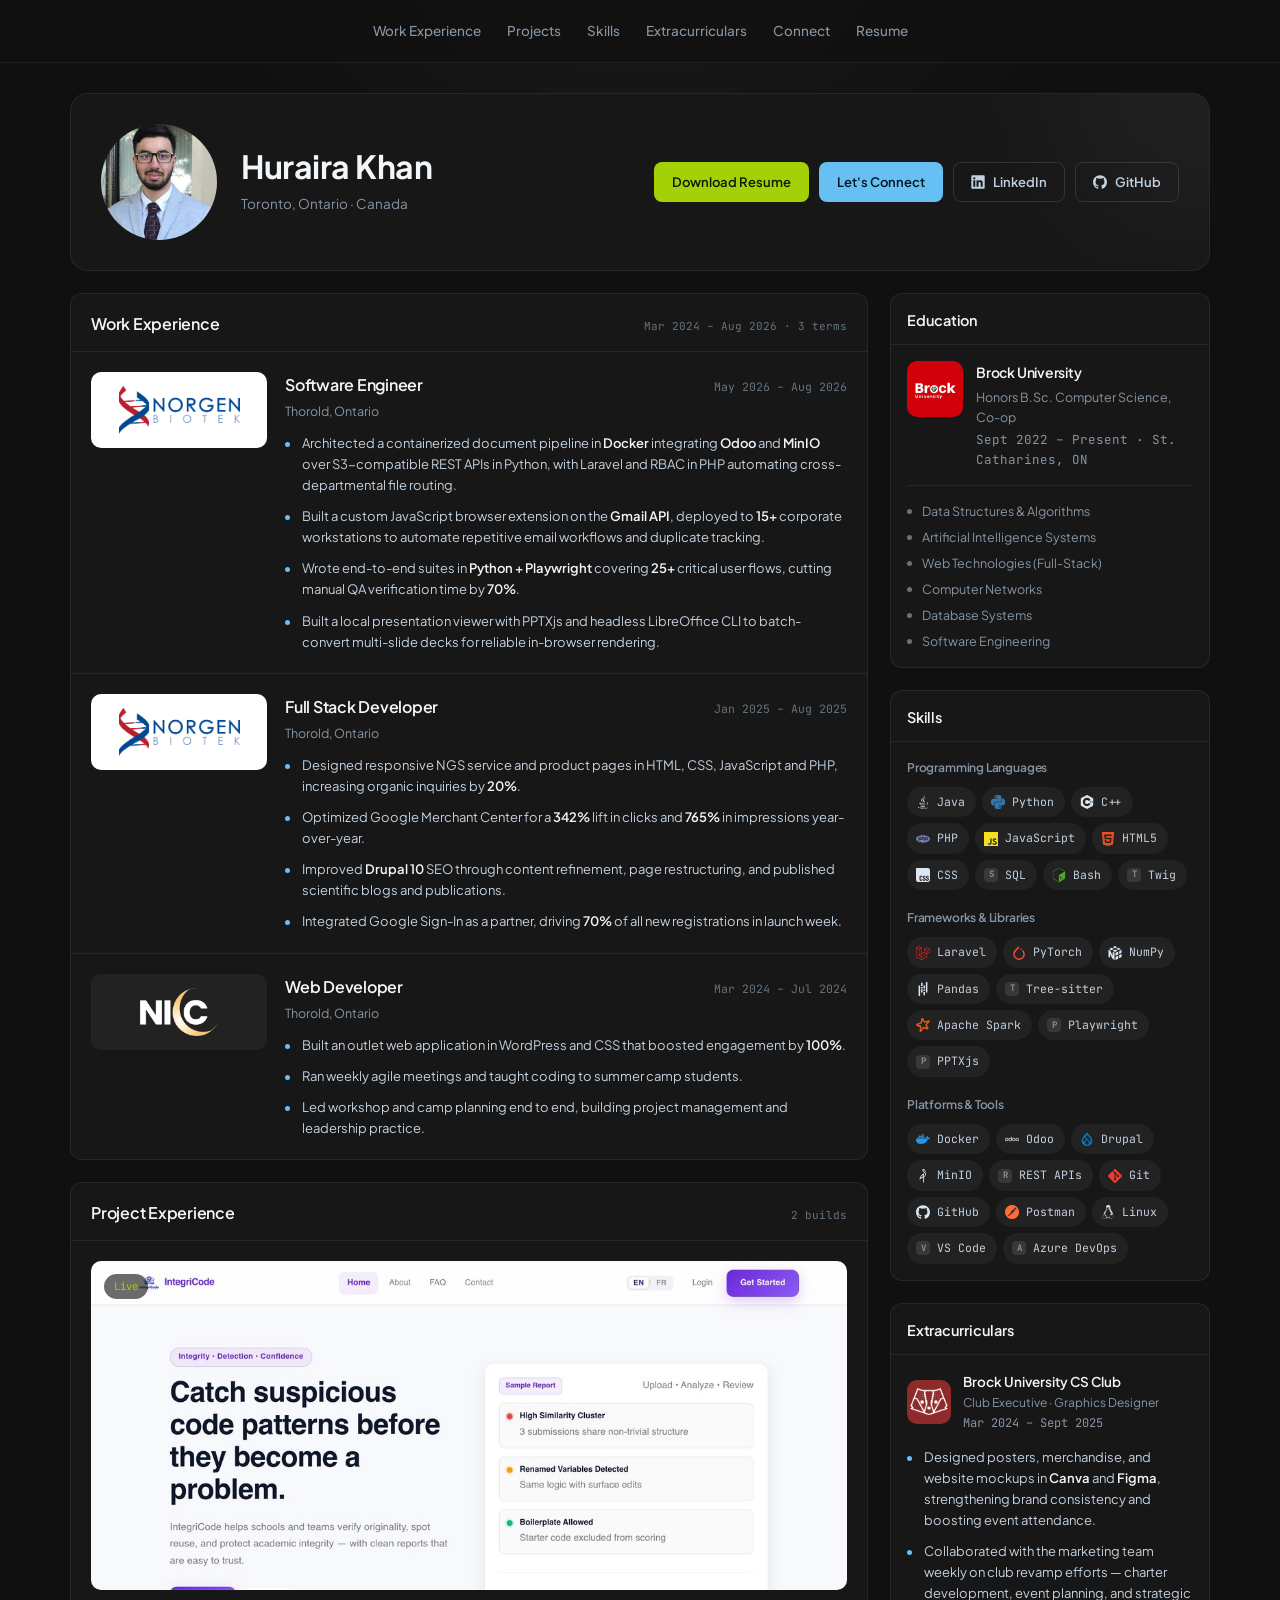
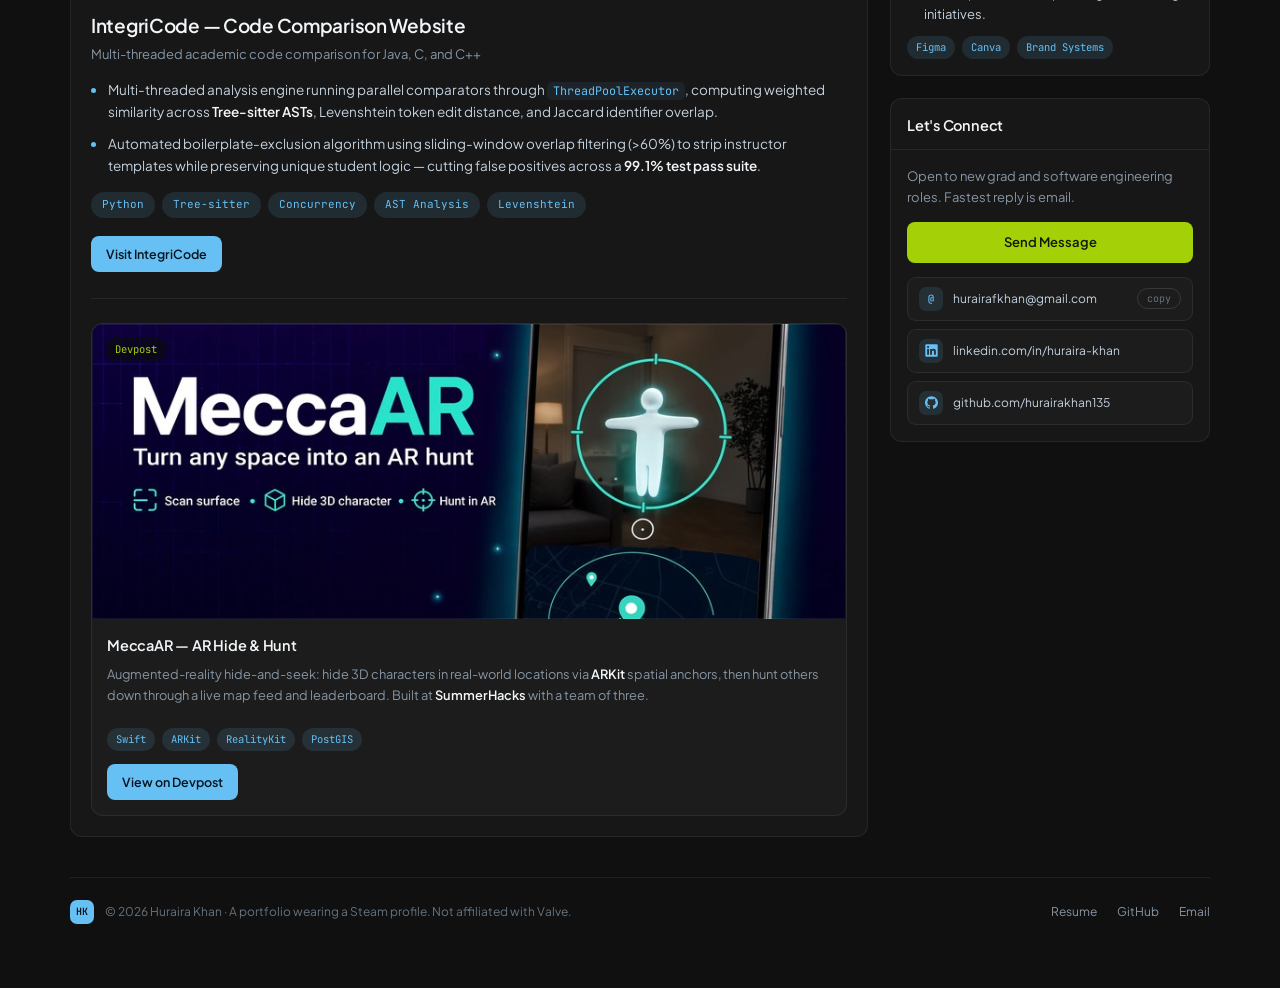
==== portfolio site/index.html @ 8dcd4daa "personal portfolio site" ====
<!DOCTYPE html>
<html lang="en">
<head>
<meta charset="UTF-8">
<meta name="viewport" content="width=device-width, initial-scale=1.0">
<title>Huraira Khan :: Profile</title>
<meta name="description" content="Huraira Khan — Software Engineer & Honors B.Sc. Computer Science Co-op at Brock University.">
<link rel="preconnect" href="https://fonts.googleapis.com">
<link rel="preconnect" href="https://fonts.gstatic.com" crossorigin>
<link href="https://fonts.googleapis.com/css2?family=Plus+Jakarta+Sans:wght@400;500;600;700&family=JetBrains+Mono:wght@400;500;600&display=swap" rel="stylesheet">
<link rel="stylesheet" href="styles.css">
<link rel="icon" href="assets/favicon.svg" type="image/svg+xml">
<script>document.documentElement.className += ' js';</script>
</head>
<body>

<div class="bg-layer" aria-hidden="true"><div class="bg-glow"></div></div>

<!-- ============ TOP NAV ============ -->
<header class="topbar">
  <div class="topbar-inner">
    <nav class="topnav" aria-label="Primary">
      <a href="#experience">Work Experience</a>
      <a href="#projects">Projects</a>
      <a href="#skills">Skills</a>
      <a href="#extracurriculars">Extracurriculars</a>
      <a href="#connect">Connect</a>
      <a href="Resume_Huraira-13.pdf" target="_blank" rel="noopener">Resume</a>
    </nav>
  </div>
</header>

<main id="top" class="shell">

  <!-- ============ PROFILE HEADER ============ -->
  <section class="profile-header">
    <div class="ph-left">
      <div class="avatar-wrap">
        <img class="avatar" src="assets/hurairakhanpic.jpg" alt="Huraira Khan" width="116" height="116">
      </div>

      <div class="ph-identity">
        <h1 class="persona">Huraira Khan</h1>
        <p class="real-name">Toronto, Ontario &middot; Canada</p>
      </div>
    </div>

    <div class="ph-right">
      <div class="ph-actions">
        <a class="btn btn-green" href="Resume_Huraira-13.pdf" target="_blank" rel="noopener">Download Resume</a>
        <a class="btn btn-blue" href="#connect">Let's Connect</a>
        <a class="btn btn-ghost" href="https://linkedin.com/in/huraira-khan" target="_blank" rel="noopener">
          <svg viewBox="0 0 128 128" aria-hidden="true"><path d="M116 3H12a8.91 8.91 0 00-9 8.8v104.42a8.91 8.91 0 009 8.78h104a8.93 8.93 0 009-8.81V11.77A8.93 8.93 0 00116 3zM39.17 107H21.06V48.73h18.11zm-9-66.21a10.5 10.5 0 1110.49-10.5 10.5 10.5 0 01-10.54 10.48zM107 107H88.89V78.65c0-6.75-.12-15.44-9.41-15.44s-10.87 7.36-10.87 15V107H50.53V48.73h17.36v8h.24c2.42-4.58 8.32-9.41 17.13-9.41C103.6 47.28 107 59.35 107 75z"/></svg>
          LinkedIn
        </a>
        <a class="btn btn-ghost" href="https://github.com/hurairakhan135" target="_blank" rel="noopener">
          <svg viewBox="0 0 24 24" aria-hidden="true"><path d="M12 .297c-6.63 0-12 5.373-12 12 0 5.303 3.438 9.8 8.205 11.385.6.113.82-.258.82-.577 0-.285-.01-1.04-.015-2.04-3.338.724-4.042-1.61-4.042-1.61C4.422 18.07 3.633 17.7 3.633 17.7c-1.087-.744.084-.729.084-.729 1.205.084 1.838 1.236 1.838 1.236 1.07 1.835 2.809 1.305 3.495.998.108-.776.417-1.305.76-1.605-2.665-.3-5.466-1.332-5.466-5.93 0-1.31.465-2.38 1.235-3.22-.135-.303-.54-1.523.105-3.176 0 0 1.005-.322 3.3 1.23.96-.267 1.98-.399 3-.405 1.02.006 2.04.138 3 .405 2.28-1.552 3.285-1.23 3.285-1.23.645 1.653.24 2.873.12 3.176.765.84 1.23 1.91 1.23 3.22 0 4.61-2.805 5.625-5.475 5.92.42.36.81 1.096.81 2.22 0 1.606-.015 2.896-.015 3.286 0 .315.21.69.825.57C20.565 22.092 24 17.592 24 12.297c0-6.627-5.373-12-12-12"/></svg>
          GitHub
        </a>
      </div>
    </div>
  </section>

  <div class="layout">

    <!-- ============ MAIN COLUMN ============ -->
    <div class="col-main">

      <!-- Work Experience -->
      <section id="experience" class="panel">
        <div class="panel-head">
          <h2>Work Experience</h2>
          <span class="panel-meta">Mar 2024 &ndash; Aug 2026 &middot; 3 terms</span>
        </div>
        <div class="panel-body no-pad">

          <article class="game-row">
            <div class="capsule capsule-logo logo-light" role="img" aria-label="Norgen Biotek logo">
              <img src="assets/norgen-logo.png" alt="Norgen Biotek" width="140" height="56" loading="lazy">
            </div>
            <div class="game-info">
              <div class="game-top">
                <h3>Software Engineer</h3>
                <span class="hours">May 2026 &ndash; Aug 2026</span>
              </div>
              <p class="game-meta">Thorold, Ontario</p>
              <ul class="bullets tight">
                <li>Architected a containerized document pipeline in <b>Docker</b> integrating <b>Odoo</b> and
                    <b>MinIO</b> over S3-compatible REST APIs in Python, with Laravel and RBAC in PHP automating
                    cross-departmental file routing.</li>
                <li>Built a custom JavaScript browser extension on the <b>Gmail API</b>, deployed to
                    <b>15+</b> corporate workstations to automate repetitive email workflows and duplicate tracking.</li>
                <li>Wrote end-to-end suites in <b>Python + Playwright</b> covering <b>25+</b> critical user flows,
                    cutting manual QA verification time by <b>70%</b>.</li>
                <li>Built a local presentation viewer with PPTXjs and headless LibreOffice CLI to batch-convert
                    multi-slide decks for reliable in-browser rendering.</li>
              </ul>
            </div>
          </article>

          <article class="game-row">
            <div class="capsule capsule-logo logo-light" role="img" aria-label="Norgen Biotek logo">
              <img src="assets/norgen-logo.png" alt="Norgen Biotek" width="140" height="56" loading="lazy">
            </div>
            <div class="game-info">
              <div class="game-top">
                <h3>Full Stack Developer</h3>
                <span class="hours">Jan 2025 &ndash; Aug 2025</span>
              </div>
              <p class="game-meta">Thorold, Ontario</p>
              <ul class="bullets tight">
                <li>Designed responsive NGS service and product pages in HTML, CSS, JavaScript and PHP,
                    increasing organic inquiries by <b>20%</b>.</li>
                <li>Optimized Google Merchant Center for a <b>342%</b> lift in clicks and <b>765%</b> in
                    impressions year-over-year.</li>
                <li>Improved <b>Drupal 10</b> SEO through content refinement, page restructuring, and published
                    scientific blogs and publications.</li>
                <li>Integrated Google Sign-In as a partner, driving <b>70%</b> of all new registrations in
                    launch week.</li>
              </ul>
            </div>
          </article>

          <article class="game-row">
            <div class="capsule capsule-logo" role="img" aria-label="Niagara Islamic Community Center logo">
              <img src="assets/nicc-logo.png" alt="Niagara Islamic Community Center" width="120" height="74" loading="lazy">
            </div>
            <div class="game-info">
              <div class="game-top">
                <h3>Web Developer</h3>
                <span class="hours">Mar 2024 &ndash; Jul 2024</span>
              </div>
              <p class="game-meta">Thorold, Ontario</p>
              <ul class="bullets tight">
                <li>Built an outlet web application in WordPress and CSS that boosted engagement by <b>100%</b>.</li>
                <li>Ran weekly agile meetings and taught coding to summer camp students.</li>
                <li>Led workshop and camp planning end to end, building project management and leadership practice.</li>
              </ul>
            </div>
          </article>

        </div>
      </section>

      <!-- Project Experience -->
      <section id="projects" class="panel featured">
        <div class="panel-head">
          <h2>Project Experience</h2>
          <span class="panel-meta">2 builds</span>
        </div>
        <div class="panel-body">
          <article class="feature-card">
            <a class="capsule capsule-lg cap-integricode-shot" href="https://integricode.vercel.app/" target="_blank" rel="noopener" aria-label="Open IntegriCode">
              <span class="capsule-tag">Live</span>
              <span class="capsule-open"><svg viewBox="0 0 24 24" aria-hidden="true"><path d="M14 3h7v7h-2V6.41l-9.29 9.3-1.42-1.42 9.3-9.29H14V3zM5 5h6v2H5v12h12v-6h2v6a2 2 0 0 1-2 2H5a2 2 0 0 1-2-2V7a2 2 0 0 1 2-2z"/></svg></span>
            </a>

            <div class="feature-info">
              <h3>IntegriCode &mdash; Code Comparison Website</h3>
              <p class="feature-sub">Multi-threaded academic code comparison for Java, C, and C++</p>

              <ul class="bullets">
                <li>Multi-threaded analysis engine running parallel comparators through <code>ThreadPoolExecutor</code>,
                    computing weighted similarity across <b>Tree-sitter ASTs</b>, Levenshtein token edit distance,
                    and Jaccard identifier overlap.</li>
                <li>Automated boilerplate-exclusion algorithm using sliding-window overlap filtering (&gt;60%) to strip
                    instructor templates while preserving unique student logic &mdash; cutting false positives across a
                    <b>99.1% test pass suite</b>.</li>
              </ul>

              <div class="tag-row">
                <span class="tag">Python</span>
                <span class="tag">Tree-sitter</span>
                <span class="tag">Concurrency</span>
                <span class="tag">AST Analysis</span>
                <span class="tag">Levenshtein</span>
              </div>

              <div class="feature-links">
                <a class="btn btn-blue sm" href="https://integricode.vercel.app/" target="_blank" rel="noopener">Visit IntegriCode</a>
              </div>
            </div>
          </article>

          <div class="workshop-grid">

            <article class="ws-card">
              <a class="capsule cap-meccaar" href="https://devpost.com/software/duck-power-lndr9z" target="_blank" rel="noopener" aria-label="Open MeccaAR on Devpost">
                <span class="capsule-tag">Devpost</span>
                <span class="capsule-open"><svg viewBox="0 0 24 24" aria-hidden="true"><path d="M14 3h7v7h-2V6.41l-9.29 9.3-1.42-1.42 9.3-9.29H14V3zM5 5h6v2H5v12h12v-6h2v6a2 2 0 0 1-2 2H5a2 2 0 0 1-2-2V7a2 2 0 0 1 2-2z"/></svg></span>
              </a>
              <div class="ws-info">
                <h4>MeccaAR &mdash; AR Hide &amp; Hunt</h4>
                <p>Augmented-reality hide-and-seek: hide 3D characters in real-world locations via <b>ARKit</b>
                   spatial anchors, then hunt others down through a live map feed and leaderboard. Built at
                   <b>SummerHacks</b> with a team of three.</p>
                <div class="tag-row sm">
                  <span class="tag">Swift</span><span class="tag">ARKit</span><span class="tag">RealityKit</span><span class="tag">PostGIS</span>
                </div>
                <div class="ws-cta">
                  <a class="btn btn-blue sm" href="https://devpost.com/software/duck-power-lndr9z" target="_blank" rel="noopener">View on Devpost</a>
                </div>
              </div>
            </article>

          </div>
        </div>
      </section>

    </div>

    <!-- ============ SIDEBAR ============ -->
    <aside class="col-side">

      <section class="panel side">
        <div class="panel-head"><h2>Education</h2></div>
        <div class="panel-body">
          <div class="edu">
            <img class="edu-crest" src="assets/Brocku_logo.jpg" alt="Brock University" width="56" height="56">
            <div>
              <h4>Brock University</h4>
              <p>Honors B.Sc. Computer Science, Co-op</p>
              <p class="muted mono xs">Sept 2022 &ndash; Present &middot; St. Catharines, ON</p>
            </div>
          </div>
          <div class="course-list">
            <span class="course">Data Structures &amp; Algorithms</span>
            <span class="course">Artificial Intelligence Systems</span>
            <span class="course">Web Technologies (Full-Stack)</span>
            <span class="course">Computer Networks</span>
            <span class="course">Database Systems</span>
            <span class="course">Software Engineering</span>
          </div>
        </div>
      </section>

      <section id="skills" class="panel side">
        <div class="panel-head"><h2>Skills</h2></div>
        <div class="panel-body">
          <h5 class="skill-cat">Programming Languages</h5>
          <div class="skill-grid">
            <span class="skill"><svg class="si" viewBox="0 0 128 128" aria-hidden="true" style="color:#ffffff"><path fill="currentColor" d="M47.617 98.12s-4.767 2.774 3.397 3.71c9.892 1.13 14.947.968 25.845-1.092 0 0 2.871 1.795 6.873 3.351-24.439 10.47-55.308-.607-36.115-5.969zm-2.988-13.665s-5.348 3.959 2.823 4.805c10.567 1.091 18.91 1.18 33.354-1.6 0 0 1.993 2.025 5.132 3.131-29.542 8.64-62.446.68-41.309-6.336z"/><path fill="currentColor" d="M69.802 61.271c6.025 6.935-1.58 13.17-1.58 13.17s15.289-7.891 8.269-17.777c-6.559-9.215-11.587-13.792 15.635-29.58 0 .001-42.731 10.67-22.324 34.187z"/><path fill="currentColor" d="M102.123 108.229s3.529 2.91-3.888 5.159c-14.102 4.272-58.706 5.56-71.094.171-4.451-1.938 3.899-4.625 6.526-5.192 2.739-.593 4.303-.485 4.303-.485-4.953-3.487-32.013 6.85-13.743 9.815 49.821 8.076 90.817-3.637 77.896-9.468zM49.912 70.294s-22.686 5.389-8.033 7.348c6.188.828 18.518.638 30.011-.326 9.39-.789 18.813-2.474 18.813-2.474s-3.308 1.419-5.704 3.053c-23.042 6.061-67.544 3.238-54.731-2.958 10.832-5.239 19.644-4.643 19.644-4.643zm40.697 22.747c23.421-12.167 12.591-23.86 5.032-22.285-1.848.385-2.677.72-2.677.72s.688-1.079 2-1.543c14.953-5.255 26.451 15.503-4.823 23.725 0-.002.359-.327.468-.617z"/><path fill="currentColor" d="M76.491 1.587S89.459 14.563 64.188 34.51c-20.266 16.006-4.621 25.13-.007 35.559-11.831-10.673-20.509-20.07-14.688-28.815C58.041 28.42 81.722 22.195 76.491 1.587z"/><path fill="currentColor" d="M52.214 126.021c22.476 1.437 57-.8 57.817-11.436 0 0-1.571 4.032-18.577 7.231-19.186 3.612-42.854 3.191-56.887.874 0 .001 2.875 2.381 17.647 3.331z"/></svg>Java</span>
            <span class="skill"><svg class="si" viewBox="0 0 24 24" aria-hidden="true" style="color:#3776AB"><path d="M14.25.18l.9.2.73.26.59.3.45.32.34.34.25.34.16.33.1.3.04.26.02.2-.01.13V8.5l-.05.63-.13.55-.21.46-.26.38-.3.31-.33.25-.35.19-.35.14-.33.1-.3.07-.26.04-.21.02H8.77l-.69.05-.59.14-.5.22-.41.27-.33.32-.27.35-.2.36-.15.37-.1.35-.07.32-.04.27-.02.21v3.06H3.17l-.21-.03-.28-.07-.32-.12-.35-.18-.36-.26-.36-.36-.35-.46-.32-.59-.28-.73-.21-.88-.14-1.05-.05-1.23.06-1.22.16-1.04.24-.87.32-.71.36-.57.4-.44.42-.33.42-.24.4-.16.36-.1.32-.05.24-.01h.16l.06.01h8.16v-.83H6.18l-.01-2.75-.02-.37.05-.34.11-.31.17-.28.25-.26.31-.23.38-.2.44-.18.51-.15.58-.12.64-.1.71-.06.77-.04.84-.02 1.27.05zm-6.3 1.98l-.23.33-.08.41.08.41.23.34.33.22.41.09.41-.09.33-.22.23-.34.08-.41-.08-.41-.23-.33-.33-.22-.41-.09-.41.09zm13.09 3.95l.28.06.32.12.35.18.36.27.36.35.35.47.32.59.28.73.21.88.14 1.04.05 1.23-.06 1.23-.16 1.04-.24.86-.32.71-.36.57-.4.45-.42.33-.42.24-.4.16-.36.09-.32.05-.24.02-.16-.01h-8.22v.82h5.84l.01 2.76.02.36-.05.34-.11.31-.17.29-.25.25-.31.24-.38.2-.44.17-.51.15-.58.13-.64.09-.71.07-.77.04-.84.01-1.27-.04-1.07-.14-.9-.2-.73-.25-.59-.3-.45-.33-.34-.34-.25-.34-.16-.33-.1-.3-.04-.25-.02-.2.01-.13v-5.34l.05-.64.13-.54.21-.46.26-.38.3-.32.33-.24.35-.2.35-.14.33-.1.3-.06.26-.04.21-.02.13-.01h5.84l.69-.05.59-.14.5-.21.41-.28.33-.32.27-.35.2-.36.15-.36.1-.35.07-.32.04-.28.02-.21V6.07h2.09l.14.01zm-6.47 14.25l-.23.33-.08.41.08.41.23.33.33.23.41.08.41-.08.33-.23.23-.33.08-.41-.08-.41-.23-.33-.33-.23-.41-.08-.41.08z"/></svg>Python</span>
            <span class="skill"><svg class="si" viewBox="0 0 24 24" aria-hidden="true" style="color:#dbe6f0"><path d="M22.394 6c-.167-.29-.398-.543-.652-.69L12.926.22c-.509-.294-1.34-.294-1.848 0L2.26 5.31c-.508.293-.923 1.013-.923 1.6v10.18c0 .294.104.62.271.91.167.29.398.543.652.69l8.816 5.09c.508.293 1.34.293 1.848 0l8.816-5.09c.254-.147.485-.4.652-.69.167-.29.27-.616.27-.91V6.91c.003-.294-.1-.62-.268-.91zM12 19.11c-3.92 0-7.109-3.19-7.109-7.11 0-3.92 3.19-7.11 7.11-7.11a7.133 7.133 0 016.156 3.553l-3.076 1.78a3.567 3.567 0 00-3.08-1.78A3.56 3.56 0 008.444 12 3.56 3.56 0 0012 15.555a3.57 3.57 0 003.08-1.778l3.078 1.78A7.135 7.135 0 0112 19.11zm7.11-6.715h-.79v.79h-.79v-.79h-.79v-.79h.79v-.79h.79v.79h.79zm2.962 0h-.79v.79h-.79v-.79h-.79v-.79h.79v-.79h.79v.79h.79z"/></svg>C++</span>
            <span class="skill"><svg class="si" viewBox="0 0 24 24" aria-hidden="true" style="color:#777BB4"><path d="M7.01 10.207h-.944l-.515 2.648h.838c.556 0 .97-.105 1.242-.314.272-.21.455-.559.55-1.049.092-.47.05-.802-.124-.995-.175-.193-.523-.29-1.047-.29zM12 5.688C5.373 5.688 0 8.514 0 12s5.373 6.313 12 6.313S24 15.486 24 12c0-3.486-5.373-6.312-12-6.312zm-3.26 7.451c-.261.25-.575.438-.917.551-.336.108-.765.164-1.285.164H5.357l-.327 1.681H3.652l1.23-6.326h2.65c.797 0 1.378.209 1.744.628.366.418.476 1.002.33 1.752a2.836 2.836 0 0 1-.305.847c-.143.255-.33.49-.561.703zm4.024.715l.543-2.799c.063-.318.039-.536-.068-.651-.107-.116-.336-.174-.687-.174H11.46l-.704 3.625H9.388l1.23-6.327h1.367l-.327 1.682h1.218c.767 0 1.295.134 1.586.401s.378.7.263 1.299l-.572 2.944h-1.389zm7.597-2.265a2.782 2.782 0 0 1-.305.847c-.143.255-.33.49-.561.703a2.44 2.44 0 0 1-.917.551c-.336.108-.765.164-1.286.164h-1.18l-.327 1.682h-1.378l1.23-6.326h2.649c.797 0 1.378.209 1.744.628.366.417.477 1.001.331 1.751zM17.766 10.207h-.943l-.516 2.648h.838c.557 0 .971-.105 1.242-.314.272-.21.455-.559.551-1.049.092-.47.049-.802-.125-.995s-.524-.29-1.047-.29z"/></svg>PHP</span>
            <span class="skill"><svg class="si" viewBox="0 0 24 24" aria-hidden="true" style="color:#F7DF1E"><path d="M0 0h24v24H0V0zm22.034 18.276c-.175-1.095-.888-2.015-3.003-2.873-.736-.345-1.554-.585-1.797-1.14-.091-.33-.105-.51-.046-.705.15-.646.915-.84 1.515-.66.39.12.75.42.976.9 1.034-.676 1.034-.676 1.755-1.125-.27-.42-.404-.601-.586-.78-.63-.705-1.469-1.065-2.834-1.034l-.705.089c-.676.165-1.32.525-1.71 1.005-1.14 1.291-.811 3.541.569 4.471 1.365 1.02 3.361 1.244 3.616 2.205.24 1.17-.87 1.545-1.966 1.41-.811-.18-1.26-.586-1.755-1.336l-1.83 1.051c.21.48.45.689.81 1.109 1.74 1.756 6.09 1.666 6.871-1.004.029-.09.24-.705.074-1.65l.046.067zm-8.983-7.245h-2.248c0 1.938-.009 3.864-.009 5.805 0 1.232.063 2.363-.138 2.711-.33.689-1.18.601-1.566.48-.396-.196-.597-.466-.83-.855-.063-.105-.11-.196-.127-.196l-1.825 1.125c.305.63.75 1.172 1.324 1.517.855.51 2.004.675 3.207.405.783-.226 1.458-.691 1.811-1.411.51-.93.402-2.07.397-3.346.012-2.054 0-4.109 0-6.179l.004-.056z"/></svg>JavaScript</span>
            <span class="skill"><svg class="si" viewBox="0 0 24 24" aria-hidden="true" style="color:#E34F26"><path d="M1.5 0h21l-1.91 21.563L11.977 24l-8.564-2.438L1.5 0zm7.031 9.75l-.232-2.718 10.059.003.23-2.622L5.412 4.41l.698 8.01h9.126l-.326 3.426-2.91.804-2.955-.81-.188-2.11H6.248l.33 4.171L12 19.351l5.379-1.443.744-8.157H8.531z"/></svg>HTML5</span>
            <span class="skill"><svg class="si" viewBox="0 0 24 24" aria-hidden="true" style="color:#dbe6f0"><path d="M0 0v20.16A3.84 3.84 0 0 0 3.84 24h16.32A3.84 3.84 0 0 0 24 20.16V3.84A3.84 3.84 0 0 0 20.16 0Zm14.256 13.08c1.56 0 2.28 1.08 2.304 2.64h-1.608c.024-.288-.048-.6-.144-.84-.096-.192-.288-.264-.552-.264-.456 0-.696.264-.696.84-.024.576.288.888.768 1.08.72.288 1.608.744 1.92 1.296q.432.648.432 1.656c0 1.608-.912 2.592-2.496 2.592-1.656 0-2.4-1.032-2.424-2.688h1.68c0 .792.264 1.176.792 1.176.264 0 .456-.072.552-.24.192-.312.24-1.176-.048-1.512-.312-.408-.912-.6-1.32-.816q-.828-.396-1.224-.936c-.24-.36-.36-.888-.36-1.536 0-1.44.936-2.472 2.424-2.448m5.4 0c1.584 0 2.304 1.08 2.328 2.64h-1.608c0-.288-.048-.6-.168-.84-.096-.192-.264-.264-.528-.264-.48 0-.72.264-.72.84s.288.888.792 1.08c.696.288 1.608.744 1.92 1.296.264.432.408.984.408 1.656.024 1.608-.888 2.592-2.472 2.592-1.68 0-2.424-1.056-2.448-2.688h1.68c0 .744.264 1.176.792 1.176.264 0 .456-.072.552-.24.216-.312.264-1.176-.048-1.512-.288-.408-.888-.6-1.32-.816-.552-.264-.96-.576-1.2-.936s-.36-.888-.36-1.536c-.024-1.44.912-2.472 2.4-2.448m-11.031.018c.711-.006 1.419.198 1.839.63.432.432.672 1.128.648 1.992H9.336c.024-.456-.096-.792-.432-.96-.312-.144-.768-.048-.888.24-.12.264-.192.576-.168.864v3.504c0 .744.264 1.128.768 1.128a.65.65 0 0 0 .552-.264c.168-.24.192-.552.168-.84h1.776c.096 1.632-.984 2.712-2.568 2.688-1.536 0-2.496-.864-2.472-2.472v-4.032c0-.816.24-1.44.696-1.848.432-.408 1.146-.624 1.857-.63"/></svg>CSS</span>
            <span class="skill"><span class="si si-mono" aria-hidden="true">S</span>SQL</span>
            <span class="skill"><svg class="si" viewBox="0 0 24 24" aria-hidden="true" style="color:#4EAA25"><path d="M21.038,4.9l-7.577-4.498C13.009,0.134,12.505,0,12,0c-0.505,0-1.009,0.134-1.462,0.403L2.961,4.9 C2.057,5.437,1.5,6.429,1.5,7.503v8.995c0,1.073,0.557,2.066,1.462,2.603l7.577,4.497C10.991,23.866,11.495,24,12,24 c0.505,0,1.009-0.134,1.461-0.402l7.577-4.497c0.904-0.537,1.462-1.529,1.462-2.603V7.503C22.5,6.429,21.943,5.437,21.038,4.9z M15.17,18.946l0.013,0.646c0.001,0.078-0.05,0.167-0.111,0.198l-0.383,0.22c-0.061,0.031-0.111-0.007-0.112-0.085L14.57,19.29 c-0.328,0.136-0.66,0.169-0.872,0.084c-0.04-0.016-0.057-0.075-0.041-0.142l0.139-0.584c0.011-0.046,0.036-0.092,0.069-0.121 c0.012-0.011,0.024-0.02,0.036-0.026c0.022-0.011,0.043-0.014,0.062-0.006c0.229,0.077,0.521,0.041,0.802-0.101 c0.357-0.181,0.596-0.545,0.592-0.907c-0.003-0.328-0.181-0.465-0.613-0.468c-0.55,0.001-1.064-0.107-1.072-0.917 c-0.007-0.667,0.34-1.361,0.889-1.8l-0.007-0.652c-0.001-0.08,0.048-0.168,0.111-0.2l0.37-0.236 c0.061-0.031,0.111,0.007,0.112,0.087l0.006,0.653c0.273-0.109,0.511-0.138,0.726-0.088c0.047,0.012,0.067,0.076,0.048,0.151 l-0.144,0.578c-0.011,0.044-0.036,0.088-0.065,0.116c-0.012,0.012-0.025,0.021-0.038,0.028c-0.019,0.01-0.038,0.013-0.057,0.009 c-0.098-0.022-0.332-0.073-0.699,0.113c-0.385,0.195-0.52,0.53-0.517,0.778c0.003,0.297,0.155,0.387,0.681,0.396 c0.7,0.012,1.003,0.318,1.01,1.023C16.105,17.747,15.736,18.491,15.17,18.946z M19.143,17.859c0,0.06-0.008,0.116-0.058,0.145 l-1.916,1.164c-0.05,0.029-0.09,0.004-0.09-0.056v-0.494c0-0.06,0.037-0.093,0.087-0.122l1.887-1.129 c0.05-0.029,0.09-0.004,0.09,0.056V17.859z M20.459,6.797l-7.168,4.427c-0.894,0.523-1.553,1.109-1.553,2.187v8.833 c0,0.645,0.26,1.063,0.66,1.184c-0.131,0.023-0.264,0.039-0.398,0.039c-0.42,0-0.833-0.114-1.197-0.33L3.226,18.64 c-0.741-0.44-1.201-1.261-1.201-2.142V7.503c0-0.881,0.46-1.702,1.201-2.142l7.577-4.498c0.363-0.216,0.777-0.33,1.197-0.33 c0.419,0,0.833,0.114,1.197,0.33l7.577,4.498c0.624,0.371,1.046,1.013,1.164,1.732C21.686,6.557,21.12,6.411,20.459,6.797z"/></svg>Bash</span>
            <span class="skill"><span class="si si-mono" aria-hidden="true">T</span>Twig</span>
          </div>

          <h5 class="skill-cat">Frameworks &amp; Libraries</h5>
          <div class="skill-grid">
            <span class="skill"><svg class="si" viewBox="0 0 24 24" aria-hidden="true" style="color:#FF2D20"><path d="M23.642 5.43a.364.364 0 01.014.1v5.149c0 .135-.073.26-.189.326l-4.323 2.49v4.934a.378.378 0 01-.188.326L9.93 23.949a.316.316 0 01-.066.027c-.008.002-.016.008-.024.01a.348.348 0 01-.192 0c-.011-.002-.02-.008-.03-.012-.02-.008-.042-.014-.062-.025L.533 18.755a.376.376 0 01-.189-.326V2.974c0-.033.005-.066.014-.098.003-.012.01-.02.014-.032a.369.369 0 01.023-.058c.004-.013.015-.022.023-.033l.033-.045c.012-.01.025-.018.037-.027.014-.012.027-.024.041-.034H.53L5.043.05a.375.375 0 01.375 0L9.93 2.647h.002c.015.01.027.021.04.033l.038.027c.013.014.02.03.033.045.008.011.02.021.025.033.01.02.017.038.024.058.003.011.01.021.013.032.01.031.014.064.014.098v9.652l3.76-2.164V5.527c0-.033.004-.066.013-.098.003-.01.01-.02.013-.032a.487.487 0 01.024-.059c.007-.012.018-.02.025-.033.012-.015.021-.03.033-.043.012-.012.025-.02.037-.028.014-.01.026-.023.041-.032h.001l4.513-2.598a.375.375 0 01.375 0l4.513 2.598c.016.01.027.021.042.031.012.01.025.018.036.028.013.014.022.03.034.044.008.012.019.021.024.033.011.02.018.04.024.06.006.01.012.021.015.032zm-.74 5.032V6.179l-1.578.908-2.182 1.256v4.283zm-4.51 7.75v-4.287l-2.147 1.225-6.126 3.498v4.325zM1.093 3.624v14.588l8.273 4.761v-4.325l-4.322-2.445-.002-.003H5.04c-.014-.01-.025-.021-.04-.031-.011-.01-.024-.018-.035-.027l-.001-.002c-.013-.012-.021-.025-.031-.04-.01-.011-.021-.022-.028-.036h-.002c-.008-.014-.013-.031-.02-.047-.006-.016-.014-.027-.018-.043a.49.49 0 01-.008-.057c-.002-.014-.006-.027-.006-.041V5.789l-2.18-1.257zM5.23.81L1.47 2.974l3.76 2.164 3.758-2.164zm1.956 13.505l2.182-1.256V3.624l-1.58.91-2.182 1.255v9.435zm11.581-10.95l-3.76 2.163 3.76 2.163 3.759-2.164zm-.376 4.978L16.21 7.087 14.63 6.18v4.283l2.182 1.256 1.58.908zm-8.65 9.654l5.514-3.148 2.756-1.572-3.757-2.163-4.323 2.489-3.941 2.27z"/></svg>Laravel</span>
            <span class="skill"><svg class="si" viewBox="0 0 24 24" aria-hidden="true" style="color:#EE4C2C"><path d="M12.005 0L4.952 7.053a9.865 9.865 0 000 14.022 9.866 9.866 0 0014.022 0c3.984-3.9 3.986-10.205.085-14.023l-1.744 1.743c2.904 2.905 2.904 7.634 0 10.538s-7.634 2.904-10.538 0-2.904-7.634 0-10.538l4.647-4.646.582-.665zm3.568 3.899a1.327 1.327 0 00-1.327 1.327 1.327 1.327 0 001.327 1.328A1.327 1.327 0 0016.9 5.226 1.327 1.327 0 0015.573 3.9z"/></svg>PyTorch</span>
            <span class="skill"><svg class="si" viewBox="0 0 24 24" aria-hidden="true" style="color:#dbe6f0"><path d="M10.315 4.876L6.3048 2.8517l-4.401 2.1965 4.1186 2.0683zm1.8381.9277l4.2045 2.1223-4.3622 2.1906-4.125-2.0718zm5.6153-2.9213l4.3193 2.1658-3.863 1.9402-4.2131-2.1252zm-1.859-.9329L12.021 0 8.1742 1.9193l4.0068 2.0208zm-3.0401 16.7443V24l4.7107-2.3507-.0053-5.3085zm4.7037-4.2057l-.0052-5.2528-4.6985 2.3356v5.2546zm5.6553-.9845v5.327l-4.0178 2.0052-.0029-5.3028zm0-1.8626V6.4214l-4.0253 2.001.0034 5.2633zM11.2062 11.571L8.0333 9.9756v6.895s-3.8804-8.2564-4.2399-8.998c-.0463-.0957-.2371-.2007-.2858-.2262C2.8118 7.2812.773 6.2485.773 6.2485V18.43l2.8204 1.5076v-6.3674s3.8392 7.3775 3.878 7.458c.0389.0807.4245.8582.8362 1.1314.5485.363 2.8992 1.7766 2.8992 1.7766z"/></svg>NumPy</span>
            <span class="skill"><svg class="si" viewBox="0 0 24 24" aria-hidden="true" style="color:#dbe6f0"><path d="M16.922 0h2.623v18.104h-2.623zm-4.126 12.94h2.623v2.57h-2.623zm0-7.037h2.623v5.446h-2.623zm0 11.197h2.623v5.446h-2.623zM4.456 5.896h2.622V24H4.455zm4.213 2.559h2.623v2.57H8.67zm0 4.151h2.623v5.447H8.67zm0-11.187h2.623v5.446H8.67Z"/></svg>Pandas</span>
            <span class="skill"><span class="si si-mono" aria-hidden="true">T</span>Tree-sitter</span>
            <span class="skill"><svg class="si" viewBox="0 0 24 24" aria-hidden="true" style="color:#E25A1C"><path d="M10.812 0c-.425.013-.845.215-1.196.605a3.593 3.593 0 00-.493.722c-.355.667-.425 1.415-.556 2.143a551.9 551.9 0 00-.726 4.087c-.027.16-.096.227-.244.273C5.83 8.386 4.06 8.94 2.3 9.514c-.387.125-.773.289-1.114.506-1.042.665-1.196 1.753-.415 2.71.346.422.79.715 1.284.936 1.1.49 2.202.976 3.3 1.47.019.01.036.013.053.019h-.004l1.306.535c0 .023.002.045 0 .073-.2 2.03-.39 4.063-.58 6.095-.04.419-.012.831.134 1.23.317.87 1.065 1.148 1.881.701.372-.204.666-.497.937-.818 1.372-1.623 2.746-3.244 4.113-4.872.111-.133.205-.15.363-.098.349.117.697.231 1.045.347h.001c.02.012.045.02.073.03l.142.042c1.248.416 2.68.775 3.929 1.19.4.132.622.164 1.045.098.311-.048.592-.062.828-.236.602-.33.995-.957.988-1.682-.005-.427-.154-.813-.35-1.186-.82-1.556-1.637-3.113-2.461-4.666-.078-.148-.076-.243.037-.375 1.381-1.615 2.756-3.236 4.133-4.855.272-.32.513-.658.653-1.058.308-.878-.09-1.57-1-1.741a2.783 2.783 0 00-1.235.069c-1.974.521-3.947 1.041-5.918 1.57-.175.047-.26.015-.355-.144a353.08 353.08 0 00-2.421-4.018 4.61 4.61 0 00-.652-.849c-.371-.37-.802-.549-1.227-.536zm.172 3.703a.592.592 0 01.189.211c.87 1.446 1.742 2.89 2.609 4.338.07.118.135.16.277.121 1.525-.41 3.052-.813 4.579-1.217.367-.098.735-.193 1.103-.289a.399.399 0 01-.1.2c-1.259 1.48-2.516 2.962-3.779 4.438-.11.13-.12.22-.04.37.937 1.803 1.768 3.309 2.498 4.76l-3.696-1.019c-.538-.18-1.077-.358-1.615-.539-.163-.055-.25-.03-.36.1-1.248 1.488-2.504 2.97-3.759 4.454a.398.398 0 01-.18.132c.035-.378.068-.757.104-1.136.149-1.572.297-3.144.451-4.716-.03-.318.117-.405-.322-.545-1.493-.593-3.346-1.321-4.816-1.905a.595.595 0 01.24-.134c1.797-.57 3.595-1.14 5.394-1.705.127-.04.199-.092.211-.233.013-.148.05-.294.076-.441.241-1.363.483-2.726.726-4.088.068-.386.14-.771.21-1.157z"/></svg>Apache Spark</span>
            <span class="skill"><span class="si si-mono" aria-hidden="true">P</span>Playwright</span>
            <span class="skill"><span class="si si-mono" aria-hidden="true">P</span>PPTXjs</span>
          </div>

          <h5 class="skill-cat">Platforms &amp; Tools</h5>
          <div class="skill-grid">
            <span class="skill"><svg class="si" viewBox="0 0 24 24" aria-hidden="true" style="color:#2496ED"><path d="M13.983 11.078h2.119a.186.186 0 00.186-.185V9.006a.186.186 0 00-.186-.186h-2.119a.185.185 0 00-.185.185v1.888c0 .102.083.185.185.185m-2.954-5.43h2.118a.186.186 0 00.186-.186V3.574a.186.186 0 00-.186-.185h-2.118a.185.185 0 00-.185.185v1.888c0 .102.082.185.185.185m0 2.716h2.118a.187.187 0 00.186-.186V6.29a.186.186 0 00-.186-.185h-2.118a.185.185 0 00-.185.185v1.887c0 .102.082.185.185.186m-2.93 0h2.12a.186.186 0 00.184-.186V6.29a.185.185 0 00-.185-.185H8.1a.185.185 0 00-.185.185v1.887c0 .102.083.185.185.186m-2.964 0h2.119a.186.186 0 00.185-.186V6.29a.185.185 0 00-.185-.185H5.136a.186.186 0 00-.186.185v1.887c0 .102.084.185.186.186m5.893 2.715h2.118a.186.186 0 00.186-.185V9.006a.186.186 0 00-.186-.186h-2.118a.185.185 0 00-.185.185v1.888c0 .102.082.185.185.185m-2.93 0h2.12a.185.185 0 00.184-.185V9.006a.185.185 0 00-.184-.186h-2.12a.185.185 0 00-.184.185v1.888c0 .102.083.185.185.185m-2.964 0h2.119a.185.185 0 00.185-.185V9.006a.185.185 0 00-.184-.186h-2.12a.186.186 0 00-.186.186v1.887c0 .102.084.185.186.185m-2.92 0h2.12a.185.185 0 00.184-.185V9.006a.185.185 0 00-.184-.186h-2.12a.185.185 0 00-.184.185v1.888c0 .102.082.185.185.185M23.763 9.89c-.065-.051-.672-.51-1.954-.51-.338.001-.676.03-1.01.087-.248-1.7-1.653-2.53-1.716-2.566l-.344-.199-.226.327c-.284.438-.49.922-.612 1.43-.23.97-.09 1.882.403 2.661-.595.332-1.55.413-1.744.42H.751a.751.751 0 00-.75.748 11.376 11.376 0 00.692 4.062c.545 1.428 1.355 2.48 2.41 3.124 1.18.723 3.1 1.137 5.275 1.137.983.003 1.963-.086 2.93-.266a12.248 12.248 0 003.823-1.389c.98-.567 1.86-1.288 2.61-2.136 1.252-1.418 1.998-2.997 2.553-4.4h.221c1.372 0 2.215-.549 2.68-1.009.309-.293.55-.65.707-1.046l.098-.288Z"/></svg>Docker</span>
            <span class="skill"><svg class="si" viewBox="0 0 24 24" aria-hidden="true" style="color:#dbe6f0"><path d="M21.1002 15.7957c-1.6015 0-2.8997-1.2983-2.8997-2.8998s1.2983-2.8997 2.8997-2.8997c1.6015 0 2.8998 1.2982 2.8998 2.8997 0 1.5999-1.2979 2.8998-2.8998 2.8998zm0-1.2c.9388.0006 1.7003-.7601 1.7008-1.6989.0004-.9388-.7602-1.7003-1.699-1.7007h-.0018c-.9388.0004-1.6994.7619-1.699 1.7007.0005.9381.761 1.6985 1.699 1.699zm-6.0655 1.2c-1.6014 0-2.8997-1.2983-2.8997-2.8998s1.2983-2.8997 2.8997-2.8997c1.6015 0 2.8998 1.2982 2.8998 2.8997 0 1.5999-1.2999 2.8998-2.8998 2.8998zm0-1.2c.9389.0006 1.7003-.7601 1.7008-1.6989.0005-.9388-.7602-1.7003-1.699-1.7007h-.0018c-.9388.0004-1.6994.7619-1.699 1.7007.0005.9381.761 1.6985 1.699 1.699zM11.865 12.858c0 1.6199-1.2979 2.9378-2.8977 2.9378s-2.8998-1.314-2.8998-2.9358 1.1799-2.8597 2.8998-2.8597c.6359 0 1.2239.134 1.6998.484v-1.68a.6.6 0 0 1 1.2 0v4.0537h-.002zm-2.8977 1.7399c.9388.0005 1.7002-.7602 1.7007-1.699.0005-.9388-.7602-1.7003-1.699-1.7007h-.0017c-.9389.0004-1.6995.7619-1.699 1.7007.0004.9381.7608 1.6985 1.699 1.699zm-6.0675 1.1979C1.2983 15.7957 0 14.4974 0 12.8959s1.2983-2.8997 2.8998-2.8997 2.8997 1.2982 2.8997 2.8997c0 1.5999-1.2999 2.8998-2.8997 2.8998zm0-1.2c.9388.0006 1.7002-.7601 1.7007-1.699.0005-.9387-.7602-1.7002-1.699-1.7006h-.0017c-.9388.0004-1.6995.7619-1.699 1.7007.0004.9381.7608 1.6985 1.699 1.699z"/></svg>Odoo</span>
            <span class="skill"><svg class="si" viewBox="0 0 24 24" aria-hidden="true" style="color:#0678BE"><path d="M15.78 5.113C14.09 3.425 12.48 1.815 11.998 0c-.48 1.815-2.09 3.425-3.778 5.113-2.534 2.53-5.405 5.4-5.405 9.702a9.184 9.185 0 1018.368 0c0-4.303-2.871-7.171-5.405-9.702M6.72 16.954c-.563-.019-2.64-3.6 1.215-7.416l2.55 2.788a.218.218 0 01-.016.325c-.61.625-3.204 3.227-3.527 4.126-.066.186-.164.18-.222.177M12 21.677a3.158 3.158 0 01-3.158-3.159 3.291 3.291 0 01.787-2.087c.57-.696 2.37-2.655 2.37-2.655s1.774 1.988 2.367 2.649a3.09 3.09 0 01.792 2.093A3.158 3.158 0 0112 21.677m6.046-5.123c-.068.15-.223.398-.431.405-.371.014-.411-.177-.686-.583-.604-.892-5.864-6.39-6.848-7.455-.866-.935-.122-1.595.223-1.94C10.736 6.547 12 5.285 12 5.285s3.766 3.574 5.336 6.016c1.57 2.443 1.029 4.556.71 5.253"/></svg>Drupal</span>
            <span class="skill"><svg class="si" viewBox="0 0 24 24" aria-hidden="true" style="color:#dbe6f0"><path d="M13.2072.006c-.6216-.0478-1.2.1943-1.6211.582a2.15 2.15 0 0 0-.0938 3.0352l3.4082 3.5507a3.042 3.042 0 0 1-.664 4.6875l-.463.2383V7.2853a15.4198 15.4198 0 0 0-8.0174 10.4862v.0176l6.5487-3.3281v7.621L13.7794 24V13.6817l.8965-.4629a4.4432 4.4432 0 0 0 1.2207-7.0292l-3.371-3.5254a.7489.7489 0 0 1 .037-1.0547.7522.7522 0 0 1 1.0567.0371l.4668.4863-.006.0059 4.0704 4.2441a.0566.0566 0 0 0 .082 0 .06.06 0 0 0 0-.0703l-3.1406-5.1425-.1484.1425.1484-.1445C14.4945.3926 13.8287.0538 13.2072.006Zm-.9024 9.8652v2.9941l-4.1523 2.1484a13.9787 13.9787 0 0 1 2.7676-3.9277 14.1784 14.1784 0 0 1 1.3847-1.2148z"/></svg>MinIO</span>
            <span class="skill"><span class="si si-mono" aria-hidden="true">R</span>REST APIs</span>
            <span class="skill"><svg class="si" viewBox="0 0 24 24" aria-hidden="true" style="color:#F03C2E"><path d="M13.09 23.549a1.54 1.54 0 0 1-2.18 0L.451 13.089a1.54 1.54 0 0 1 0-2.179l7.191-7.19 2.733 2.733a1.85 1.85 0 0 0 .964 2.326v6.66a1.849 1.849 0 1 0 1.54 0V8.957l2.508 2.508a1.85 1.85 0 1 0 1.09-1.09l-2.634-2.634a1.85 1.85 0 0 0-2.378-2.377L8.73 2.63 10.91.451a1.54 1.54 0 0 1 2.179 0l10.459 10.46a1.54 1.54 0 0 1 0 2.179z"/></svg>Git</span>
            <span class="skill"><svg class="si" viewBox="0 0 24 24" aria-hidden="true" style="color:#dbe6f0"><path d="M12 .297c-6.63 0-12 5.373-12 12 0 5.303 3.438 9.8 8.205 11.385.6.113.82-.258.82-.577 0-.285-.01-1.04-.015-2.04-3.338.724-4.042-1.61-4.042-1.61C4.422 18.07 3.633 17.7 3.633 17.7c-1.087-.744.084-.729.084-.729 1.205.084 1.838 1.236 1.838 1.236 1.07 1.835 2.809 1.305 3.495.998.108-.776.417-1.305.76-1.605-2.665-.3-5.466-1.332-5.466-5.93 0-1.31.465-2.38 1.235-3.22-.135-.303-.54-1.523.105-3.176 0 0 1.005-.322 3.3 1.23.96-.267 1.98-.399 3-.405 1.02.006 2.04.138 3 .405 2.28-1.552 3.285-1.23 3.285-1.23.645 1.653.24 2.873.12 3.176.765.84 1.23 1.91 1.23 3.22 0 4.61-2.805 5.625-5.475 5.92.42.36.81 1.096.81 2.22 0 1.606-.015 2.896-.015 3.286 0 .315.21.69.825.57C20.565 22.092 24 17.592 24 12.297c0-6.627-5.373-12-12-12"/></svg>GitHub</span>
            <span class="skill"><svg class="si" viewBox="0 0 24 24" aria-hidden="true" style="color:#FF6C37"><path d="M13.527.099C6.955-.744.942 3.9.099 10.473c-.843 6.572 3.8 12.584 10.373 13.428 6.573.843 12.587-3.801 13.428-10.374C24.744 6.955 20.101.943 13.527.099zm2.471 7.485a.855.855 0 0 0-.593.25l-4.453 4.453-.307-.307-.643-.643c4.389-4.376 5.18-4.418 5.996-3.753zm-4.863 4.861l4.44-4.44a.62.62 0 1 1 .847.903l-4.699 4.125-.588-.588zm.33.694l-1.1.238a.06.06 0 0 1-.067-.032.06.06 0 0 1 .01-.073l.645-.645.512.512zm-2.803-.459l1.172-1.172.879.878-1.979.426a.074.074 0 0 1-.085-.039.072.072 0 0 1 .013-.093zm-3.646 6.058a.076.076 0 0 1-.069-.083.077.077 0 0 1 .022-.046h.002l.946-.946 1.222 1.222-2.123-.147zm2.425-1.256a.228.228 0 0 0-.117.256l.203.865a.125.125 0 0 1-.211.117h-.003l-.934-.934-.294-.295 3.762-3.758 1.82-.393.874.874c-1.255 1.102-2.971 2.201-5.1 3.268zm5.279-3.428h-.002l-.839-.839 4.699-4.125a.952.952 0 0 0 .119-.127c-.148 1.345-2.029 3.245-3.977 5.091zm3.657-6.46l-.003-.002a1.822 1.822 0 0 1 2.459-2.684l-1.61 1.613a.119.119 0 0 0 0 .169l1.247 1.247a1.817 1.817 0 0 1-2.093-.343zm2.578 0a1.714 1.714 0 0 1-.271.218h-.001l-1.207-1.207 1.533-1.533c.661.72.637 1.832-.054 2.522zM18.855 6.05a.143.143 0 0 0-.053.157.416.416 0 0 1-.053.45.14.14 0 0 0 .023.197.141.141 0 0 0 .084.03.14.14 0 0 0 .106-.05.691.691 0 0 0 .087-.751.138.138 0 0 0-.194-.033z"/></svg>Postman</span>
            <span class="skill"><svg class="si" viewBox="0 0 24 24" aria-hidden="true" style="color:#dbe6f0"><path d="M12.504 0c-.155 0-.315.008-.48.021-4.226.333-3.105 4.807-3.17 6.298-.076 1.092-.3 1.953-1.05 3.02-.885 1.051-2.127 2.75-2.716 4.521-.278.832-.41 1.684-.287 2.489a.424.424 0 00-.11.135c-.26.268-.45.6-.663.839-.199.199-.485.267-.797.4-.313.136-.658.269-.864.68-.09.189-.136.394-.132.602 0 .199.027.4.055.536.058.399.116.728.04.97-.249.68-.28 1.145-.106 1.484.174.334.535.47.94.601.81.2 1.91.135 2.774.6.926.466 1.866.67 2.616.47.526-.116.97-.464 1.208-.946.587-.003 1.23-.269 2.26-.334.699-.058 1.574.267 2.577.2.025.134.063.198.114.333l.003.003c.391.778 1.113 1.132 1.884 1.071.771-.06 1.592-.536 2.257-1.306.631-.765 1.683-1.084 2.378-1.503.348-.199.629-.469.649-.853.023-.4-.2-.811-.714-1.376v-.097l-.003-.003c-.17-.2-.25-.535-.338-.926-.085-.401-.182-.786-.492-1.046h-.003c-.059-.054-.123-.067-.188-.135a.357.357 0 00-.19-.064c.431-1.278.264-2.55-.173-3.694-.533-1.41-1.465-2.638-2.175-3.483-.796-1.005-1.576-1.957-1.56-3.368.026-2.152.236-6.133-3.544-6.139zm.529 3.405h.013c.213 0 .396.062.584.198.19.135.33.332.438.533.105.259.158.459.166.724 0-.02.006-.04.006-.06v.105a.086.086 0 01-.004-.021l-.004-.024a1.807 1.807 0 01-.15.706.953.953 0 01-.213.335.71.71 0 00-.088-.042c-.104-.045-.198-.064-.284-.133a1.312 1.312 0 00-.22-.066c.05-.06.146-.133.183-.198.053-.128.082-.264.088-.402v-.02a1.21 1.21 0 00-.061-.4c-.045-.134-.101-.2-.183-.333-.084-.066-.167-.132-.267-.132h-.016c-.093 0-.176.03-.262.132a.8.8 0 00-.205.334 1.18 1.18 0 00-.09.4v.019c.002.089.008.179.02.267-.193-.067-.438-.135-.607-.202a1.635 1.635 0 01-.018-.2v-.02a1.772 1.772 0 01.15-.768c.082-.22.232-.406.43-.533a.985.985 0 01.594-.2zm-2.962.059h.036c.142 0 .27.048.399.135.146.129.264.288.344.465.09.199.14.4.153.667v.004c.007.134.006.2-.002.266v.08c-.03.007-.056.018-.083.024-.152.055-.274.135-.393.2.012-.09.013-.18.003-.267v-.015c-.012-.133-.04-.2-.082-.333a.613.613 0 00-.166-.267.248.248 0 00-.183-.064h-.021c-.071.006-.13.04-.186.132a.552.552 0 00-.12.27.944.944 0 00-.023.33v.015c.012.135.037.2.08.334.046.134.098.2.166.268.01.009.02.018.034.024-.07.057-.117.07-.176.136a.304.304 0 01-.131.068 2.62 2.62 0 01-.275-.402 1.772 1.772 0 01-.155-.667 1.759 1.759 0 01.08-.668 1.43 1.43 0 01.283-.535c.128-.133.26-.2.418-.2zm1.37 1.706c.332 0 .733.065 1.216.399.293.2.523.269 1.052.468h.003c.255.136.405.266.478.399v-.131a.571.571 0 01.016.47c-.123.31-.516.643-1.063.842v.002c-.268.135-.501.333-.775.465-.276.135-.588.292-1.012.267a1.139 1.139 0 01-.448-.067 3.566 3.566 0 01-.322-.198c-.195-.135-.363-.332-.612-.465v-.005h-.005c-.4-.246-.616-.512-.686-.71-.07-.268-.005-.47.193-.6.224-.135.38-.271.483-.336.104-.074.143-.102.176-.131h.002v-.003c.169-.202.436-.47.839-.601.139-.036.294-.065.466-.065zm2.8 2.142c.358 1.417 1.196 3.475 1.735 4.473.286.534.855 1.659 1.102 3.024.156-.005.33.018.513.064.646-1.671-.546-3.467-1.089-3.966-.22-.2-.232-.335-.123-.335.59.534 1.365 1.572 1.646 2.757.13.535.16 1.104.021 1.67.067.028.135.06.205.067 1.032.534 1.413.938 1.23 1.537v-.043c-.06-.003-.12 0-.18 0h-.016c.151-.467-.182-.825-1.065-1.224-.915-.4-1.646-.336-1.77.465-.008.043-.013.066-.018.135-.068.023-.139.053-.209.064-.43.268-.662.669-.793 1.187-.13.533-.17 1.156-.205 1.869v.003c-.02.334-.17.838-.319 1.35-1.5 1.072-3.58 1.538-5.348.334a2.645 2.645 0 00-.402-.533 1.45 1.45 0 00-.275-.333c.182 0 .338-.03.465-.067a.615.615 0 00.314-.334c.108-.267 0-.697-.345-1.163-.345-.467-.931-.995-1.788-1.521-.63-.4-.986-.87-1.15-1.396-.165-.534-.143-1.085-.015-1.645.245-1.07.873-2.11 1.274-2.763.107-.065.037.135-.408.974-.396.751-1.14 2.497-.122 3.854a8.123 8.123 0 01.647-2.876c.564-1.278 1.743-3.504 1.836-5.268.048.036.217.135.289.202.218.133.38.333.59.465.21.201.477.335.876.335.039.003.075.006.11.006.412 0 .73-.134.997-.268.29-.134.52-.334.74-.4h.005c.467-.135.835-.402 1.044-.7zm2.185 8.958c.037.6.343 1.245.882 1.377.588.134 1.434-.333 1.791-.765l.211-.01c.315-.007.577.01.847.268l.003.003c.208.199.305.53.391.876.085.4.154.78.409 1.066.486.527.645.906.636 1.14l.003-.007v.018l-.003-.012c-.015.262-.185.396-.498.595-.63.401-1.746.712-2.457 1.57-.618.737-1.37 1.14-2.036 1.191-.664.053-1.237-.2-1.574-.898l-.005-.003c-.21-.4-.12-1.025.056-1.69.176-.668.428-1.344.463-1.897.037-.714.076-1.335.195-1.814.12-.465.308-.797.641-.984l.045-.022zm-10.814.049h.01c.053 0 .105.005.157.014.376.055.706.333 1.023.752l.91 1.664.003.003c.243.533.754 1.064 1.189 1.637.434.598.77 1.131.729 1.57v.006c-.057.744-.48 1.148-1.125 1.294-.645.135-1.52.002-2.395-.464-.968-.536-2.118-.469-2.857-.602-.369-.066-.61-.2-.723-.4-.11-.2-.113-.602.123-1.23v-.004l.002-.003c.117-.334.03-.752-.027-1.118-.055-.401-.083-.71.043-.94.16-.334.396-.4.69-.533.294-.135.64-.202.915-.47h.002v-.002c.256-.268.445-.601.668-.838.19-.201.38-.336.663-.336zm7.159-9.074c-.435.201-.945.535-1.488.535-.542 0-.97-.267-1.28-.466-.154-.134-.28-.268-.373-.335-.164-.134-.144-.333-.074-.333.109.016.129.134.199.2.096.066.215.2.36.333.292.2.68.467 1.167.467.485 0 1.053-.267 1.398-.466.195-.135.445-.334.648-.467.156-.136.149-.267.279-.267.128.016.034.134-.147.332a8.097 8.097 0 01-.69.468zm-1.082-1.583V5.64c-.006-.02.013-.042.029-.05.074-.043.18-.027.26.004.063 0 .16.067.15.135-.006.049-.085.066-.135.066-.055 0-.092-.043-.141-.068-.052-.018-.146-.008-.163-.065zm-.551 0c-.02.058-.113.049-.166.066-.047.025-.086.068-.14.068-.05 0-.13-.02-.136-.068-.01-.066.088-.133.15-.133.08-.031.184-.047.259-.005.019.009.036.03.03.05v.02h.003z"/></svg>Linux</span>
            <span class="skill"><span class="si si-mono" aria-hidden="true">V</span>VS Code</span>
            <span class="skill"><span class="si si-mono" aria-hidden="true">A</span>Azure DevOps</span>
          </div>
        </div>
      </section>

      <section id="extracurriculars" class="panel side">
        <div class="panel-head"><h2>Extracurriculars</h2></div>
        <div class="panel-body">
          <div class="group-row">
            <img class="group-ava" src="assets/brockcsc.png" alt="Brock University Computer Science Club" width="44" height="44">
            <span class="group-info">
              <b>Brock University CS Club</b>
              <span class="muted">Club Executive &middot; Graphics Designer</span>
              <span class="mono muted xs">Mar 2024 &ndash; Sept 2025</span>
            </span>
          </div>
          <ul class="bullets tight club-bullets">
            <li>Designed posters, merchandise, and website mockups in <b>Canva</b> and <b>Figma</b>,
                strengthening brand consistency and boosting event attendance.</li>
            <li>Collaborated with the marketing team weekly on club revamp efforts &mdash; charter development,
                event planning, and strategic initiatives.</li>
          </ul>
          <div class="tag-row sm">
            <span class="tag">Figma</span><span class="tag">Canva</span><span class="tag">Brand Systems</span>
          </div>
        </div>
      </section>

      <section id="connect" class="panel side">
        <div class="panel-head"><h2>Let's Connect</h2></div>
        <div class="panel-body">
          <p class="side-copy">Open to new grad and software engineering roles. Fastest reply is email.</p>
          <a class="btn btn-green full" href="mailto:hurairafkhan@gmail.com">Send Message</a>
          <div class="link-list">
            <div class="link-row">
              <span class="lr-ico">@</span>
              <a href="mailto:hurairafkhan@gmail.com">hurairafkhan@gmail.com</a>
              <button class="copy-btn" type="button" data-copy="hurairafkhan@gmail.com" aria-label="Copy email address">copy</button>
            </div>
            <div class="link-row">
              <span class="lr-ico"><svg viewBox="0 0 128 128" aria-hidden="true"><path d="M116 3H12a8.91 8.91 0 00-9 8.8v104.42a8.91 8.91 0 009 8.78h104a8.93 8.93 0 009-8.81V11.77A8.93 8.93 0 00116 3zM39.17 107H21.06V48.73h18.11zm-9-66.21a10.5 10.5 0 1110.49-10.5 10.5 10.5 0 01-10.54 10.48zM107 107H88.89V78.65c0-6.75-.12-15.44-9.41-15.44s-10.87 7.36-10.87 15V107H50.53V48.73h17.36v8h.24c2.42-4.58 8.32-9.41 17.13-9.41C103.6 47.28 107 59.35 107 75z"/></svg></span>
              <a href="https://linkedin.com/in/huraira-khan" target="_blank" rel="noopener">linkedin.com/in/huraira-khan</a>
            </div>
            <div class="link-row">
              <span class="lr-ico"><svg viewBox="0 0 24 24" aria-hidden="true"><path d="M12 .297c-6.63 0-12 5.373-12 12 0 5.303 3.438 9.8 8.205 11.385.6.113.82-.258.82-.577 0-.285-.01-1.04-.015-2.04-3.338.724-4.042-1.61-4.042-1.61C4.422 18.07 3.633 17.7 3.633 17.7c-1.087-.744.084-.729.084-.729 1.205.084 1.838 1.236 1.838 1.236 1.07 1.835 2.809 1.305 3.495.998.108-.776.417-1.305.76-1.605-2.665-.3-5.466-1.332-5.466-5.93 0-1.31.465-2.38 1.235-3.22-.135-.303-.54-1.523.105-3.176 0 0 1.005-.322 3.3 1.23.96-.267 1.98-.399 3-.405 1.02.006 2.04.138 3 .405 2.28-1.552 3.285-1.23 3.285-1.23.645 1.653.24 2.873.12 3.176.765.84 1.23 1.91 1.23 3.22 0 4.61-2.805 5.625-5.475 5.92.42.36.81 1.096.81 2.22 0 1.606-.015 2.896-.015 3.286 0 .315.21.69.825.57C20.565 22.092 24 17.592 24 12.297c0-6.627-5.373-12-12-12"/></svg></span>
              <a href="https://github.com/hurairakhan135" target="_blank" rel="noopener">github.com/hurairakhan135</a>
            </div>
          </div>
        </div>
      </section>

    </aside>
  </div>

  <footer class="footer">
    <div class="footer-l">
      <span class="brand-mark sm">HK</span>
      <span>&copy; 2026 Huraira Khan &middot; A portfolio wearing a Steam profile. Not affiliated with Valve.</span>
    </div>
    <div class="footer-r">
      <a href="Resume_Huraira-13.pdf" target="_blank" rel="noopener">Resume</a>
      <a href="https://github.com/hurairakhan135" target="_blank" rel="noopener">GitHub</a>
      <a href="mailto:hurairafkhan@gmail.com">Email</a>
    </div>
  </footer>
</main>

<div class="tooltip" id="tooltip" role="tooltip" aria-hidden="true"></div>
<div class="toast" id="toast" role="status" aria-live="polite"></div>

<script src="app.js"></script>
</body>
</html>
---- portfolio site/styles.css ----
/* =========================================================
   Huraira Khan — portfolio
   Steam's profile *structure*, rebuilt with a modern surface
   treatment: flat fills, soft borders, generous radii.
   ========================================================= */

:root {
  /* Ground + surfaces — true neutral greys, no color bias */
  --bg:            #101010;
  --bg-2:          #0c0c0c;
  --surface:       #171717;
  --surface-2:     #1c1c1c;
  --surface-3:     #222222;
  --line:          rgba(255, 255, 255, .07);
  --line-strong:   rgba(255, 255, 255, .12);

  /* Text */
  --tx:            #c3d1de;
  --tx-bright:     #f2f6f9;
  --tx-dim:        #8695a4;
  --tx-dimmer:     #64737f;

  /* Accents */
  --blue:          #66c0f4;
  --blue-soft:     rgba(102, 192, 244, .12);
  --blue-line:     rgba(102, 192, 244, .28);
  --green:         #a4d007;
  --green-soft:    rgba(164, 208, 7, .12);

  /* Badge hues */
  --c-gold:        #e4ae39;
  --c-purple:      #a077f0;
  --c-blue:        #5e98d9;

  /* Shape */
  --r-card:        12px;
  --r-btn:         8px;
  --r-pill:        999px;
  --shell:         1180px;

  --sans: 'Plus Jakarta Sans', ui-sans-serif, system-ui, -apple-system, 'Segoe UI', sans-serif;
  --mono: 'JetBrains Mono', ui-monospace, Menlo, Consolas, monospace;
}

* { box-sizing: border-box; }

html { scroll-behavior: smooth; scroll-padding-top: 88px; }

body {
  margin: 0;
  background: var(--bg);
  color: var(--tx);
  font-family: var(--sans);
  font-size: 14px;
  line-height: 1.6;
  -webkit-font-smoothing: antialiased;
}

a { color: var(--blue); text-decoration: none; transition: color .15s ease; }
a:hover { color: var(--tx-bright); }
h1, h2, h3, h4, h5 { margin: 0; color: var(--tx-bright); font-weight: 600; letter-spacing: -.015em; }
p { margin: 0 0 12px; }
p:last-child { margin-bottom: 0; }

code {
  font-family: var(--mono);
  font-size: .87em;
  background: rgba(102, 192, 244, .08);
  border-radius: 5px;
  padding: 1px 6px;
  color: var(--blue);
}
.mono { font-family: var(--mono); }
.muted { color: var(--tx-dim); }
.xs { font-size: 11px; }
b { color: var(--tx-bright); font-weight: 600; }

:focus-visible { outline: 2px solid var(--blue); outline-offset: 2px; border-radius: 4px; }
::selection { background: rgba(102, 192, 244, .26); color: #fff; }

/* ---------- Background ---------- */
.bg-layer { position: fixed; inset: 0; z-index: 0; pointer-events: none; overflow: hidden; }
.bg-layer::before {
  content: '';
  position: absolute; inset: 0;
  background: var(--bg);
}
.bg-glow {
  position: absolute; top: -300px; left: 50%; transform: translateX(-50%);
  width: 700px; height: 460px; border-radius: 50%;
  background: rgba(255, 255, 255, .035);
  filter: blur(90px);
}

/* ---------- Top bar ---------- */
.topbar {
  position: sticky; top: 0; z-index: 60;
  background: rgba(16, 16, 16, .82);
  backdrop-filter: blur(14px);
  border-bottom: 1px solid var(--line);
}
.topbar-inner {
  max-width: var(--shell); margin: 0 auto;
  height: 62px; padding: 0 20px;
  display: flex; align-items: center; justify-content: center;
}
.brand-mark {
  display: grid; place-items: center;
  width: 32px; height: 32px; border-radius: 9px;
  background: var(--blue);
  color: #08141d;
  font-family: var(--mono); font-weight: 600; font-size: 12px;
}
.brand-mark.sm { width: 24px; height: 24px; font-size: 10px; border-radius: 7px; }

.topnav { display: flex; align-items: center; gap: 26px; }
.topnav a {
  font-size: 13.5px; font-weight: 500; color: var(--tx-dim);
  padding: 6px 0; position: relative; white-space: nowrap;
}
.topnav a:hover { color: var(--tx-bright); }
.topnav a::after {
  content: ''; position: absolute; left: 0; right: 0; bottom: 0; height: 1.5px;
  background: var(--blue); border-radius: 2px;
  transform: scaleX(0); transform-origin: left; transition: transform .2s ease;
}
.topnav a:hover::after { transform: scaleX(1); }

/* Brief highlight on the section a nav link jumps to, so the destination
   is unmistakable even though the smooth-scroll lands mid-panel. */
@keyframes nav-flash-pulse {
  0%   { border-color: var(--blue); box-shadow: 0 0 0 3px var(--blue-soft); }
  70%  { border-color: var(--blue); box-shadow: 0 0 0 3px var(--blue-soft); }
  100% { border-color: var(--line); box-shadow: 0 0 0 3px transparent; }
}
.panel.nav-flash { animation: nav-flash-pulse 1.1s ease; }

/* ---------- Shell ---------- */
.shell { position: relative; z-index: 1; max-width: var(--shell); margin: 0 auto; padding: 30px 20px 64px; }

/* ---------- Profile header ---------- */
.profile-header {
  display: flex; align-items: center; justify-content: space-between; gap: 34px;
  flex-wrap: wrap;
  padding: 30px;
  background: var(--surface);
  border: 1px solid var(--line);
  border-radius: 18px;
  position: relative; overflow: hidden;
}
.profile-header::after {
  content: ''; position: absolute; right: -140px; top: -160px;
  width: 300px; height: 300px; border-radius: 50%; pointer-events: none;
  background: rgba(255, 255, 255, .04);
  filter: blur(70px);
}
.ph-left { display: flex; align-items: center; gap: 24px; min-width: 0; }

/* Avatar — plain circular photo with a small status dot overlay. */
.avatar-wrap { position: relative; width: 116px; height: 116px; flex-shrink: 0; }
.avatar {
  display: block;
  width: 116px; height: 116px;
  border-radius: 50%;
  object-fit: cover;
  object-position: 50% 12%;
  background: var(--surface-3);
}
.status-dot {
  position: absolute; right: -2px; bottom: -2px;
  width: 16px; height: 16px; border-radius: 50%;
  background: var(--green);
  border: 3px solid var(--surface);
  cursor: help;
}

.ph-identity { min-width: 0; }
.persona { font-size: 32px; font-weight: 700; line-height: 1.12; }
.real-name { color: var(--tx-dim); font-size: 13.5px; margin: 8px 0 0; }

.ph-right { display: flex; flex-direction: column; align-items: flex-end; gap: 20px; }

/* ---------- Buttons ---------- */
.btn {
  display: inline-flex; align-items: center; justify-content: center; gap: 8px;
  padding: 9px 17px; border-radius: var(--r-btn);
  font-family: var(--sans); font-size: 13px; font-weight: 600;
  border: 1px solid transparent; cursor: pointer;
  transition: background .15s ease, color .15s ease, border-color .15s ease, transform .12s ease;
}
.btn:hover { transform: translateY(-1px); }
.btn svg { width: 14px; height: 14px; flex-shrink: 0; fill: currentColor; }
.btn.sm { padding: 7px 14px; font-size: 12.5px; gap: 7px; }
.btn.full { display: flex; width: 100%; }
.btn-green { background: var(--green); color: #101806; }
.btn-green:hover { background: #b6e30c; color: #101806; }
.btn-blue { background: var(--blue); color: #061420; }
.btn-blue:hover { background: #85d0f8; color: #061420; }
.btn-ghost { background: transparent; border-color: var(--line-strong); color: var(--tx); }
.btn-ghost:hover { background: var(--blue-soft); border-color: var(--blue-line); color: var(--tx-bright); }
.ph-actions { display: flex; gap: 10px; flex-wrap: wrap; justify-content: flex-end; }

/* ---------- Layout ---------- */
.layout { display: grid; grid-template-columns: minmax(0, 1fr) 320px; gap: 22px; align-items: start; margin-top: 22px; }
.col-main, .col-side { display: flex; flex-direction: column; gap: 22px; min-width: 0; }

/* ---------- Panels ---------- */
.panel {
  background: var(--surface);
  border: 1px solid var(--line);
  border-radius: var(--r-card);
}
.panel-head {
  display: flex; align-items: baseline; justify-content: space-between; gap: 14px;
  padding: 17px 20px 14px;
  border-bottom: 1px solid var(--line);
}
.panel-head h2 { font-size: 16px; font-weight: 600; }
.panel-meta { font-family: var(--mono); font-size: 11px; color: var(--tx-dimmer); white-space: nowrap; }
.panel-body { padding: 20px; }
.panel-body.no-pad { padding: 0; }
.panel.side .panel-body { padding: 16px; }
.panel.side .panel-head { padding: 15px 16px 12px; }
.panel.side .panel-head h2 { font-size: 14.5px; }

/* ---------- Project art ---------- */
.capsule {
  position: relative; overflow: hidden; flex-shrink: 0;
  border-radius: 10px;
  display: flex; align-items: flex-end;
  transition: transform .25s ease;
}
.capsule-tag {
  position: absolute; top: 12px; left: 12px; z-index: 2;
  font-family: var(--mono); font-size: 10.5px;
  padding: 4px 10px; border-radius: var(--r-pill);
  background: rgba(10, 10, 10, .6); color: var(--green);
}
.capsule-lg { width: 100%; aspect-ratio: 92 / 40; margin-bottom: 20px; }

/* Clickable preview images pop toward the viewer on hover/focus, with a
   small "open" indicator to make the affordance unmistakable. */
a.capsule { cursor: pointer; box-shadow: 0 0 0 rgba(0, 0, 0, 0); }
a.capsule:hover, a.capsule:focus-visible {
  transform: translateY(-5px) scale(1.015);
  box-shadow: 0 18px 34px rgba(0, 0, 0, .5);
}
.capsule-open {
  position: absolute; top: 12px; right: 12px; z-index: 2;
  width: 26px; height: 26px; border-radius: 50%;
  display: grid; place-items: center;
  background: rgba(10, 10, 10, .6); color: var(--tx-bright);
  opacity: 0; transform: translateY(-3px);
  transition: opacity .18s ease, transform .18s ease;
}
.capsule-open svg { width: 12px; height: 12px; fill: currentColor; }
a.capsule:hover .capsule-open, a.capsule:focus-visible .capsule-open {
  opacity: 1; transform: translateY(0);
}

/* Real product screenshots — align top so the nav/hero stays in frame
   across container widths, since the crop is wider than the capsule. */
.cap-integricode-shot,
.cap-meccaar {
  background-size: cover;
  background-position: top center;
  border: 1px solid var(--line);
}
.cap-integricode-shot { background-image: url('assets/integricode-hero.jpg'); }
.cap-meccaar { background-image: url('assets/MeccaAR.jpg'); background-position: center; }

/* Employer logo tile — centered mark on a flat surface instead of art. */
.capsule.capsule-logo {
  align-items: center; justify-content: center;
  padding: 14px 20px;
  background: var(--surface-3);
}
.capsule.capsule-logo img { max-width: 100%; max-height: 100%; object-fit: contain; }
.capsule.capsule-logo.logo-light { background: #ffffff; }

/* ---------- Featured project ---------- */
.feature-info h3 { font-size: 19px; }
.feature-sub { color: var(--tx-dim); font-size: 13px; margin: 4px 0 14px; }
.feature-links { display: flex; gap: 10px; margin-top: 18px; }

.bullets { margin: 0; padding: 0; list-style: none; display: flex; flex-direction: column; gap: 10px; }
.bullets li { position: relative; padding-left: 17px; font-size: 13.5px; color: var(--tx); line-height: 1.62; }
.bullets li::before {
  content: ''; position: absolute; left: 0; top: 9px;
  width: 5px; height: 5px; border-radius: 50%; background: var(--blue);
}
.bullets.tight li { font-size: 13px; }

/* ---------- Tags ---------- */
.tag-row { display: flex; flex-wrap: wrap; gap: 7px; margin-top: 16px; }
.tag {
  font-family: var(--mono); font-size: 11px;
  padding: 4px 11px; border-radius: var(--r-pill);
  background: var(--blue-soft); color: var(--blue);
}
.tag-row.sm { margin-top: 11px; }
.tag-row.sm .tag { font-size: 10.5px; padding: 3px 9px; }

/* ---------- Project grid ---------- */
.workshop-grid {
  display: grid; grid-template-columns: repeat(auto-fit, minmax(215px, 1fr)); gap: 16px;
  margin-top: 26px; padding-top: 24px; border-top: 1px solid var(--line);
}
.ws-card {
  display: flex; flex-direction: column;
  background: var(--surface-2);
  border: 1px solid var(--line);
  border-radius: var(--r-card); overflow: hidden;
  transition: transform .2s ease, border-color .2s ease;
}
.ws-card:hover { transform: translateY(-3px); border-color: var(--blue-line); }
.ws-card .capsule { width: 100%; aspect-ratio: 92 / 36; border-radius: 0; }
.ws-info { padding: 15px; display: flex; flex-direction: column; flex: 1; }
.ws-info h4 { font-size: 14.5px; margin-bottom: 7px; }
.ws-info p { font-size: 12.8px; color: var(--tx-dim); line-height: 1.6; }
.ws-cta { display: flex; margin-top: auto; padding-top: 13px; }

/* ---------- Work experience rows ---------- */
.game-row {
  display: flex; gap: 18px; padding: 20px;
  border-bottom: 1px solid var(--line);
  transition: background .18s ease;
}
.game-row:last-child { border-bottom: none; }
.game-row:hover { background: var(--surface-2); }
.game-row .capsule { width: 176px; height: 76px; align-self: flex-start; }
.game-info { flex: 1; min-width: 0; }
.game-top { display: flex; align-items: baseline; justify-content: space-between; gap: 16px; flex-wrap: wrap; }
.game-top h3 { font-size: 16px; }
.hours { font-family: var(--mono); font-size: 11.5px; color: var(--tx-dimmer); white-space: nowrap; }
.game-meta { font-size: 12.5px; color: var(--tx-dim); margin: 4px 0 12px; }

/* ---------- Education ---------- */
.edu { display: flex; gap: 13px; align-items: flex-start; }
.edu-crest {
  width: 56px; height: 56px; flex-shrink: 0;
  border-radius: 10px; object-fit: cover;
}
.edu h4 { font-size: 14px; }
.edu p { font-size: 12.5px; margin: 3px 0 0; color: var(--tx-dim); }
.course-list {
  display: flex; flex-direction: column; gap: 6px;
  margin-top: 15px; padding-top: 15px; border-top: 1px solid var(--line);
}
.course { font-size: 12.5px; color: var(--tx-dim); padding-left: 15px; position: relative; }
.course::before {
  content: ''; position: absolute; left: 0; top: 8px;
  width: 5px; height: 5px; border-radius: 50%; background: var(--tx-dimmer);
}

/* ---------- Skills ---------- */
.skill-cat {
  font-size: 12px; font-weight: 600; color: var(--tx-dim);
  margin: 18px 0 10px;
}
.skill-cat:first-of-type { margin-top: 0; }
.skill-grid { display: flex; flex-wrap: wrap; gap: 6px; }
.skill {
  display: inline-flex; align-items: center; gap: 7px;
  font-family: var(--mono); font-size: 11.5px;
  padding: 6px 11px 6px 9px; border-radius: var(--r-pill);
  background: var(--surface-3);
  color: var(--tx);
  transition: background .15s ease, color .15s ease;
}
.skill:hover { background: var(--blue-soft); color: var(--blue); }

/* Brand marks keep their own color via an inline `color` on the svg */
.si { width: 14px; height: 14px; flex-shrink: 0; fill: currentColor; }
.si-mono {
  width: 14px; height: 14px; flex-shrink: 0;
  display: grid; place-items: center; border-radius: 4px;
  background: rgba(255, 255, 255, .10);
  color: var(--tx-dim);
  font-size: 9px; font-weight: 600; line-height: 1;
}

/* ---------- Extracurriculars ---------- */
.group-row { display: flex; gap: 12px; align-items: center; }
.group-ava {
  width: 44px; height: 44px; flex-shrink: 0;
  border-radius: 10px; object-fit: cover;
}
.group-info { display: flex; flex-direction: column; gap: 1px; min-width: 0; }
.group-info b { font-size: 13.5px; }
.group-info span { font-size: 12px; }
.club-bullets { margin-top: 14px; }

/* ---------- Connect ---------- */
.side-copy { font-size: 13px; color: var(--tx-dim); margin-bottom: 14px; }
.link-list { display: flex; flex-direction: column; gap: 8px; margin-top: 14px; }
.link-row {
  display: flex; align-items: center; gap: 10px;
  padding: 9px 11px; border-radius: 9px;
  background: var(--surface-2);
  border: 1px solid var(--line);
  font-size: 12px;
  transition: border-color .15s ease;
}
.link-row:hover { border-color: var(--blue-line); }
.link-row a { flex: 1; min-width: 0; overflow: hidden; text-overflow: ellipsis; white-space: nowrap; color: var(--tx); }
.link-row a:hover { color: var(--blue); }
.lr-ico {
  width: 24px; height: 24px; flex-shrink: 0; display: grid; place-items: center;
  border-radius: 7px; background: var(--blue-soft);
  color: var(--blue); font-family: var(--mono); font-size: 10px; font-weight: 600;
}
.lr-ico svg { width: 13px; height: 13px; fill: currentColor; }
.copy-btn {
  font-family: var(--mono); font-size: 10px;
  background: transparent; border: 1px solid var(--line-strong);
  color: var(--tx-dimmer); border-radius: var(--r-pill); padding: 3px 9px; cursor: pointer;
  transition: color .15s ease, border-color .15s ease;
}
.copy-btn:hover { color: var(--blue); border-color: var(--blue-line); }

/* ---------- Footer ---------- */
.footer {
  margin-top: 40px; padding-top: 22px;
  border-top: 1px solid var(--line);
  display: flex; align-items: center; justify-content: space-between; gap: 18px; flex-wrap: wrap;
  font-size: 12px; color: var(--tx-dimmer);
}
.footer-l { display: flex; align-items: center; gap: 11px; }
.footer-r { display: flex; gap: 20px; }
.footer-r a { color: var(--tx-dim); }
.footer-r a:hover { color: var(--tx-bright); }

/* ---------- Tooltip ---------- */
.tooltip {
  position: fixed; z-index: 200; pointer-events: none;
  padding: 8px 12px; max-width: 260px;
  background: var(--surface-3);
  border: 1px solid var(--line-strong);
  border-radius: 8px;
  font-size: 12px; color: var(--tx);
  box-shadow: 0 10px 30px rgba(0, 0, 0, .5);
  opacity: 0; transform: translateY(4px);
  transition: opacity .13s ease, transform .13s ease;
}
.tooltip.is-on { opacity: 1; transform: translateY(0); }

/* ---------- Toast ---------- */
.toast {
  position: fixed; left: 50%; bottom: 30px; transform: translate(-50%, 20px);
  z-index: 210; pointer-events: none;
  padding: 11px 20px; border-radius: var(--r-pill);
  background: var(--surface-3); border: 1px solid var(--line-strong);
  color: var(--tx-bright); font-size: 13px; font-weight: 500;
  box-shadow: 0 12px 34px rgba(0, 0, 0, .55);
  opacity: 0; transition: opacity .2s ease, transform .2s ease;
}
.toast.is-on { opacity: 1; transform: translate(-50%, 0); }

/* ---------- Reveal on scroll ----------
   Scoped to .js so the page stays fully visible without JavaScript. */
.js .panel { opacity: 0; transform: translateY(14px); transition: opacity .5s ease, transform .5s ease; }
.js .panel.is-in { opacity: 1; transform: none; }
.js .panel.no-anim { transition: none; }

/* ---------- Responsive ---------- */
@media (max-width: 1000px) {
  .layout { grid-template-columns: minmax(0, 1fr); }
  .col-side { flex-direction: row; flex-wrap: wrap; }
  .col-side > .panel { flex: 1 1 300px; }
}
@media (max-width: 780px) {
  /* Topnav is the only navigation on the page — keep it visible and let it
     scroll horizontally instead of hiding it. */
  .topbar-inner { justify-content: flex-start; }
  .topnav { overflow-x: auto; scrollbar-width: none; padding-bottom: 2px; }
  .topnav::-webkit-scrollbar { display: none; }
  .shell { padding: 22px 14px 48px; }
  .profile-header { padding: 22px; gap: 24px; }
  .avatar-wrap { width: 92px; height: 92px; }
  .avatar { width: 92px; height: 92px; }
  .status-dot { width: 14px; height: 14px; }
  .persona { font-size: 25px; }
  .ph-right { align-items: flex-start; width: 100%; }
  .ph-actions { justify-content: flex-start; }
  .game-row { flex-direction: column; }
  .game-row .capsule { width: 100%; height: 96px; }
  .col-side { flex-direction: column; }
  .footer { flex-direction: column; align-items: flex-start; }
}

@media (prefers-reduced-motion: reduce) {
  html { scroll-behavior: auto; }
  *, *::before, *::after {
    animation-duration: .001ms !important;
    animation-iteration-count: 1 !important;
    transition-duration: .001ms !important;
  }
  .js .panel { opacity: 1; transform: none; }
}
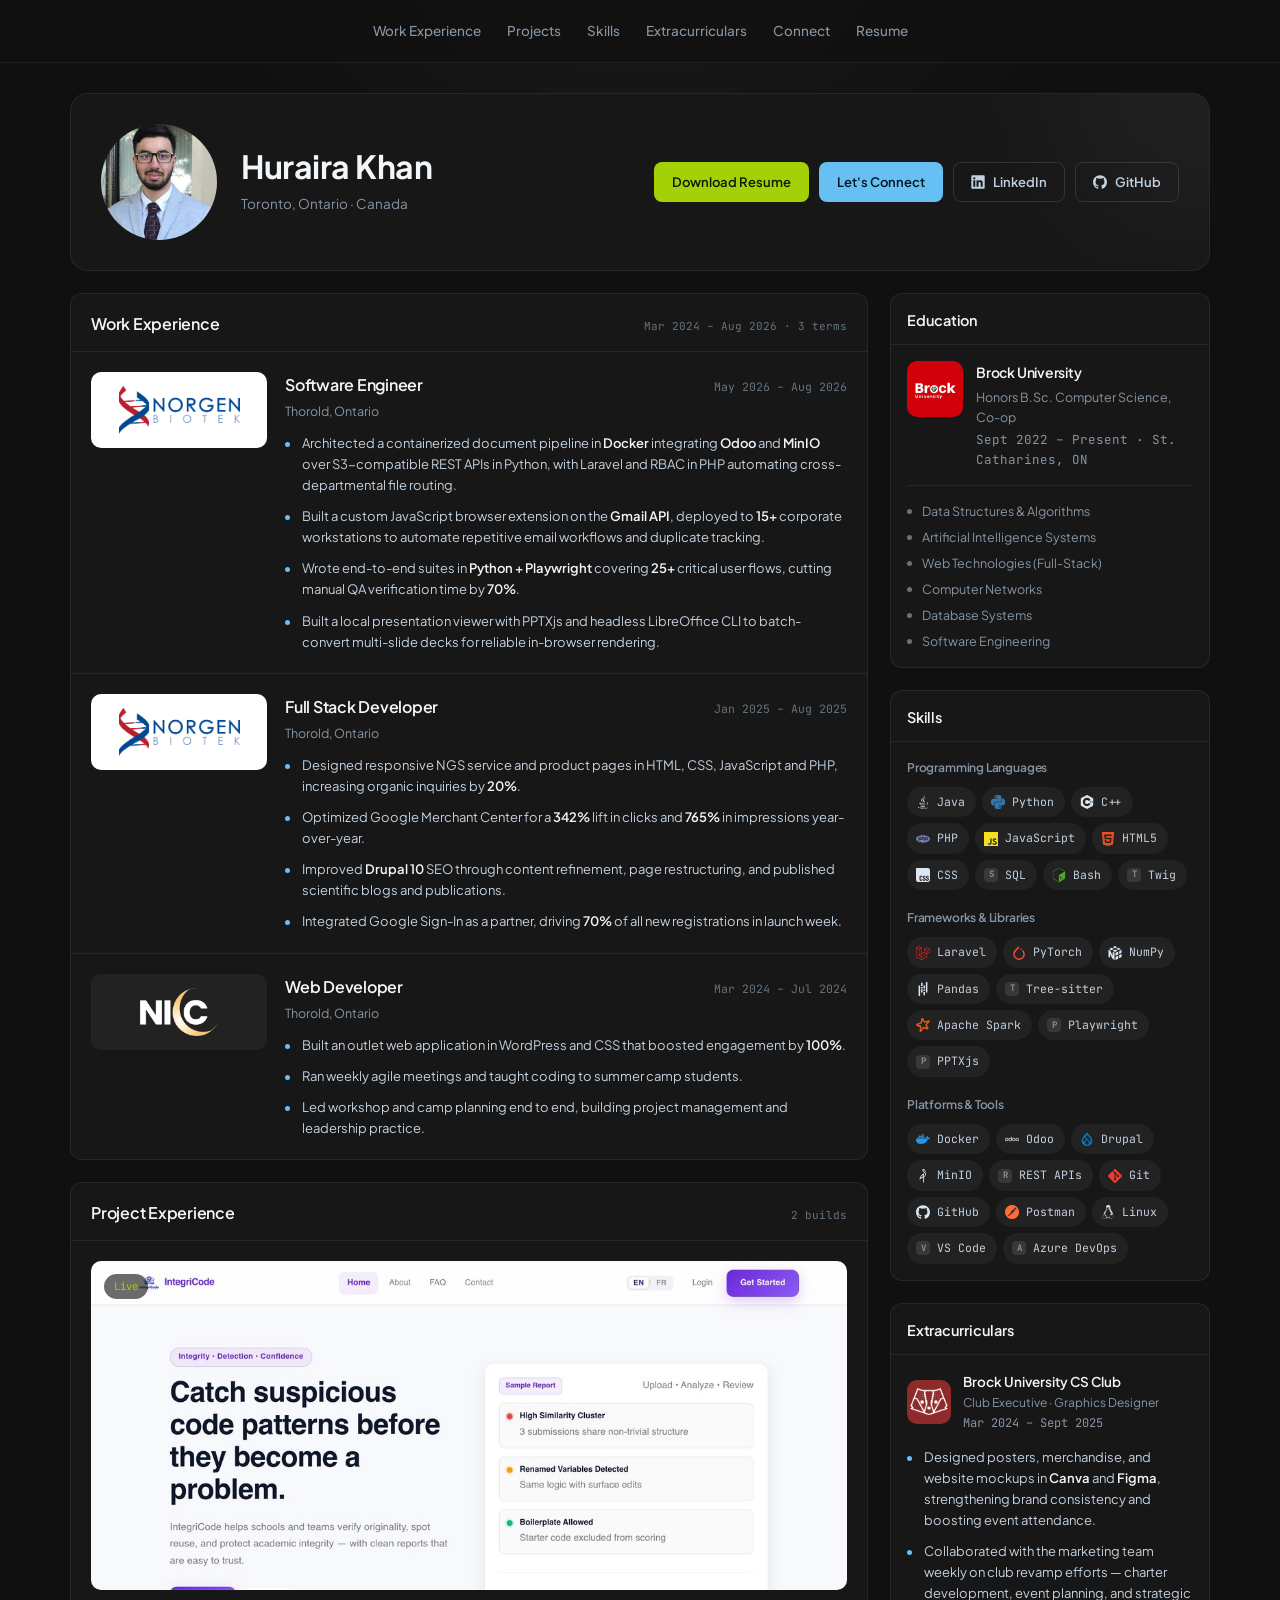
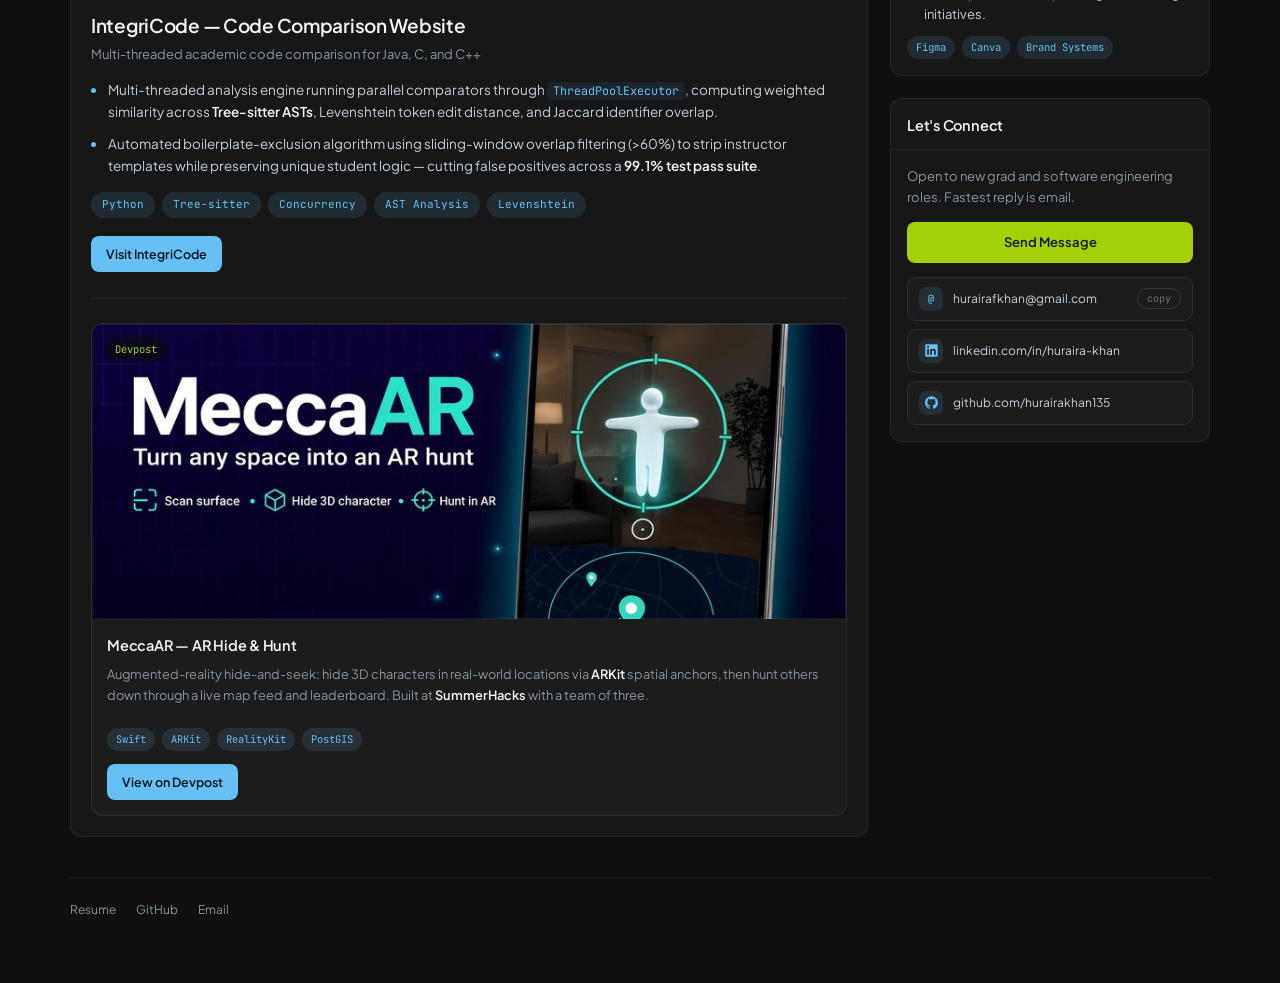
==== commit 8b9dfe35: "portfolio site" ====
--- a/portfolio site/index.html
+++ b/portfolio site/index.html
@@ -330,10 +330,6 @@
   </div>
 
   <footer class="footer">
-    <div class="footer-l">
-      <span class="brand-mark sm">HK</span>
-      <span>&copy; 2026 Huraira Khan &middot; A portfolio wearing a Steam profile. Not affiliated with Valve.</span>
-    </div>
     <div class="footer-r">
       <a href="Resume_Huraira-13.pdf" target="_blank" rel="noopener">Resume</a>
       <a href="https://github.com/hurairakhan135" target="_blank" rel="noopener">GitHub</a>
